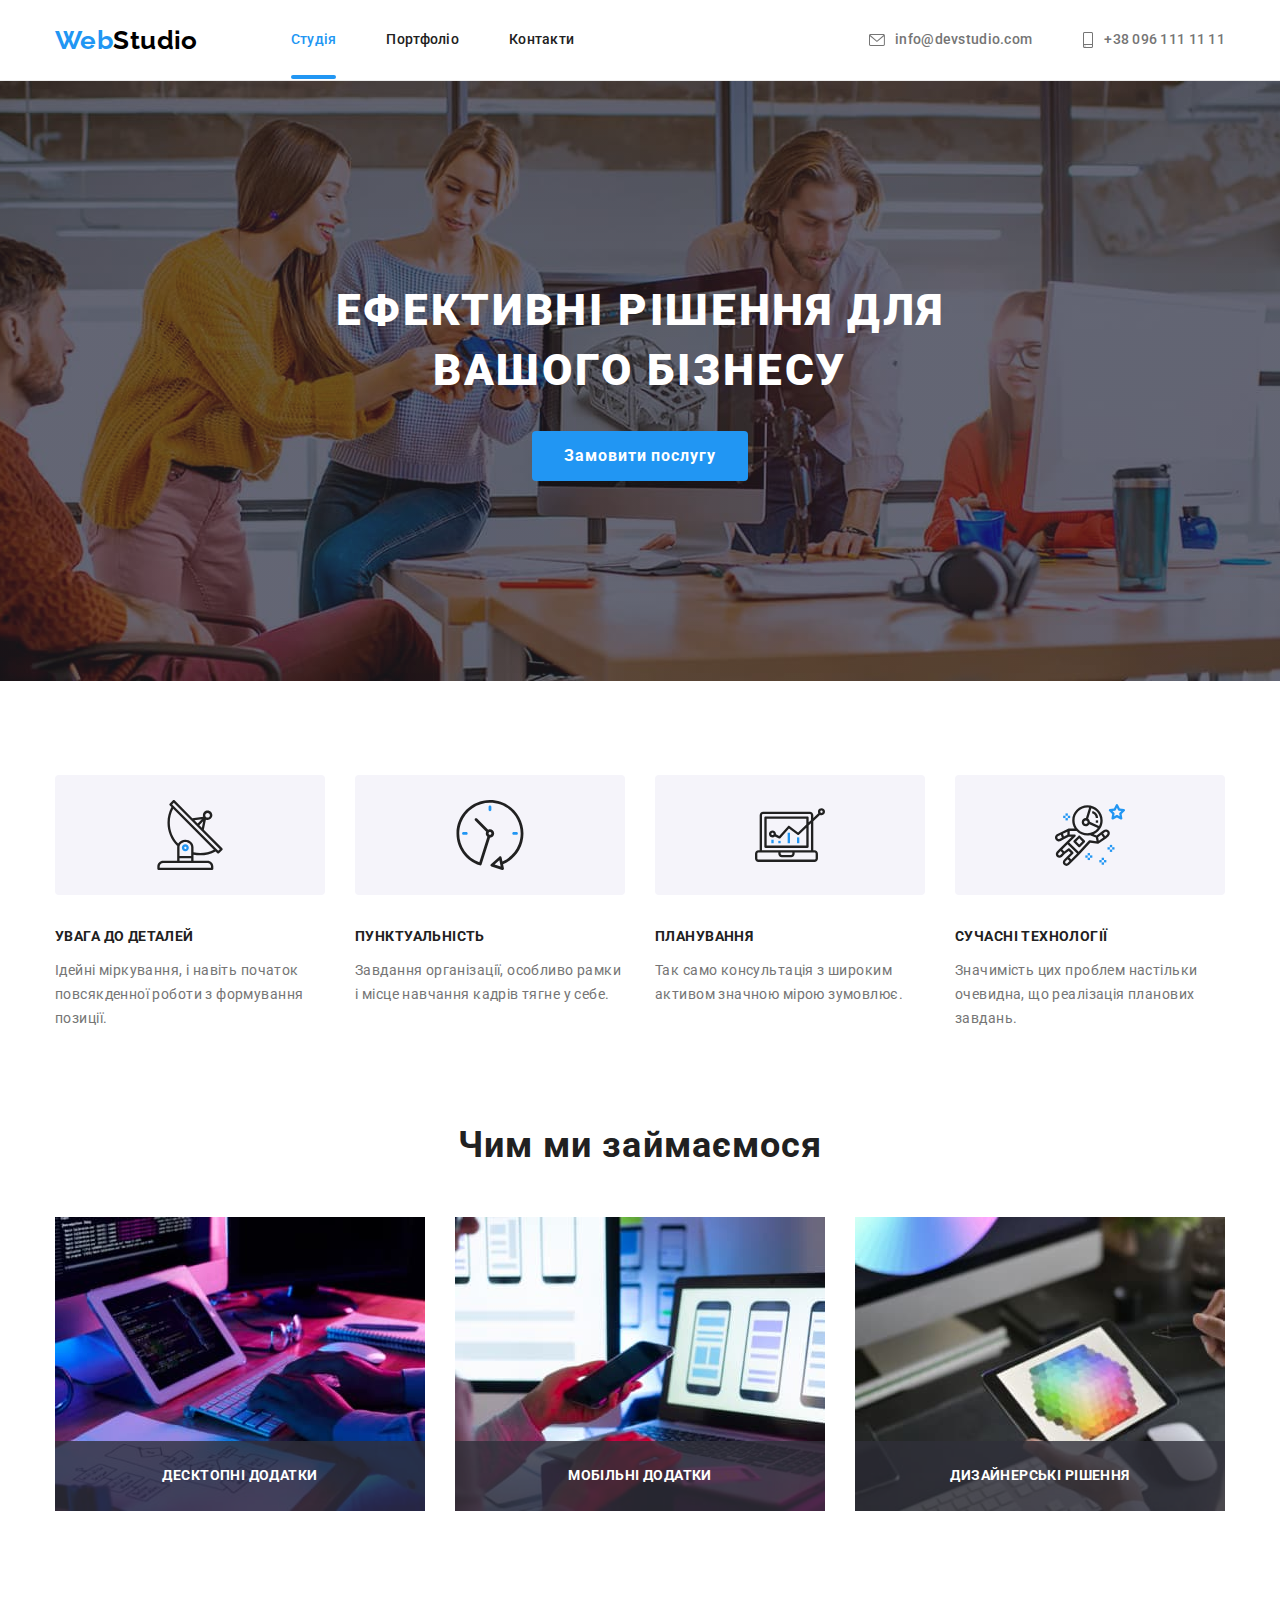
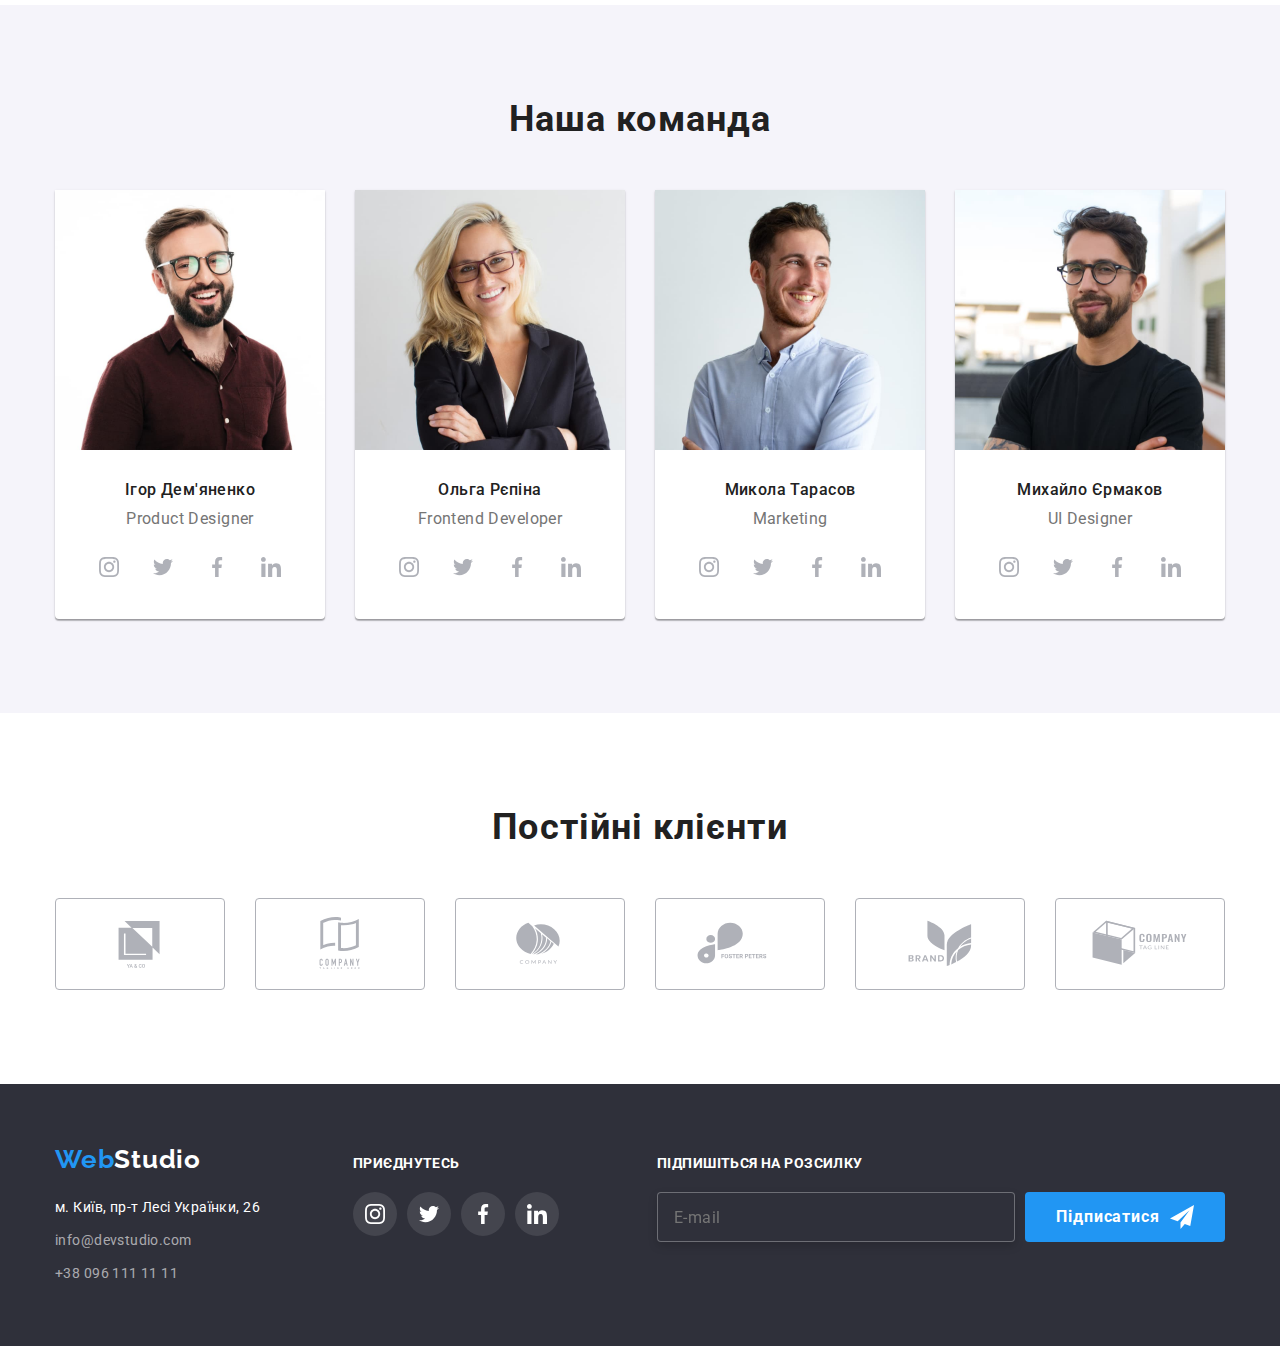
==== index.html @ f1248fc9 "omg" ====
<!DOCTYPE html>
<html lang="uk">
  <head>
    <meta charset="UTF-8" />
    <meta http-equiv="X-UA-Compatible" content="IE=edge" />
    <meta name="viewport" content="width=device-width, initial-scale=1.0" />
    <link rel="preconnect" href="https://fonts.googleapis.com" />
    <link rel="preconnect" href="https://fonts.gstatic.com" crossorigin />
    <link
      href="https://fonts.googleapis.com/css2?family=Raleway:wght@700&family=Roboto:wght@400;500;700;900&display=swap"
      rel="stylesheet"
    />
    <title>Web Studio</title>
    <link
      rel="stylesheet"
      href="https://cdnjs.cloudflare.com/ajax/libs/modern-normalize/1.1.0/modern-normalize.min.css"
    />
    <link
      rel="stylesheet"
      href="https://cdnjs.cloudflare.com/ajax/libs/animate.css/4.1.1/animate.min.css"
    />
    <link rel="stylesheet" href="https://unpkg.com/aos@next/dist/aos.css" />
    <link rel="stylesheet" href="./сss/styles.css" />
    <link rel="stylesheet" href="./сss/icon.css" />
  </head>
  <body>
    <!-- Heder -->
    <header class="header">
      <nav class="container header-container">
        <a lang="en" href="./index.html" class="logo"> <span class="logoweb">Web</span>Studio </a>
        <ul class="site-nav list">
          <li class="site-nav-link"><a href="./index.html" class="link curent">Студія </a></li>
          <li class="site-nav-link"><a href="./portfolio.html" class="link">Портфоліо </a></li>
          <li class="site-nav-link"><a href="Контакти" class="link">Контакти </a></li>
        </ul>
        <ul class="auth-nav list">
          <li class="nav-site icon-marg">
            <a href="mailto:info@devstudio.com" class="link-nav">
              <svg class="icon-nav">
                <use href="./images/symbol-defs.svg#icon-envelope"></use>
              </svg>
              info@devstudio.com
            </a>
          </li>
          <li class="nav-site">
            <a href="tel:+380961111111" class="link-nav">
              <svg class="icon-nav-list">
                <use href="./images/symbol-defs.svg#icon-smartphone"></use>
              </svg>
              +38 096 111 11 11
            </a>
          </li>
        </ul>
      </nav>
    </header>
    <main>
      <!-- Section 1 -->
      <section class="hero">
        <h1 class="hero-title">
          Ефективні рішення для<br />
          вашого бізнесу
        </h1>
        <!-- TO DO BUTTON -->
        <button type="button" class="button-hero button-portfolio" data-modal-open>
          Замовити послугу
        </button>
      </section>
      <!-- hiden after -->
      <section class="textclass section">
        <h2 class="visually-hidden">Особливості</h2>
        <div class="container">
          <ul class="textsextion">
            <li class="textbox">
              <div class="icon-list">
                <svg class="antena">
                  <use href="./images/symbol-defs.svg#icon-antenna-1"></use>
                </svg>
              </div>
              <h3 class="peculiarities">УВАГА ДО ДЕТАЛЕЙ</h3>
              <p class="peculiarities-list">
                Ідейні міркування, і навіть початок повсякденної роботи з формування позиції.
              </p>
            </li>
            <li class="textbox">
              <div class="icon-list">
                <svg width="70" height="70" class="antena">
                  <use href="./images/symbol-defs.svg#icon-clock-1"></use>
                </svg>
              </div>
              <h3 class="peculiarities">ПУНКТУАЛЬНІСТЬ</h3>
              <p class="peculiarities-list">
                Завдання організації, особливо рамки і місце навчання кадрів тягне у себе.
              </p>
            </li>
            <li class="textbox">
              <div class="icon-list">
                <svg width="70" height="70" class="antena">
                  <use href="./images/symbol-defs.svg#icon-diagram-1"></use>
                </svg>
              </div>
              <h3 class="peculiarities">ПЛАНУВАННЯ</h3>
              <p class="peculiarities-list">
                Так само консультація з широким активом значною мірою зумовлює.
              </p>
            </li>
            <li class="textbox">
              <div class="icon-list">
                <svg width="70" height="70" class="antena">
                  <use href="./images/symbol-defs.svg#icon-astronaut-1"></use>
                </svg>
              </div>
              <h3 class="peculiarities">СУЧАСНІ ТЕХНОЛОГІЇ</h3>
              <p class="peculiarities-list">
                Значимість цих проблем настільки очевидна, що реалізація планових завдань.
              </p>
            </li>
          </ul>
        </div>
      </section>
      <section class="section-list">
        <div class="container">
          <h2 class="section-tittle">Чим ми займаємося</h2>
          <ul class="boxcard">
            <li class="fotowork">
              <div class="box-thumb">
                <img src="./images/box1.jpg" alt="Проект з 0" width="370" />
                <p class="text-programe">Десктопні додатки</p>
              </div>
            </li>
            <li class="fotowork">
              <div class="box-thumb">
                <img src="./images/box2.jpg" alt="Теми на любий вибір" width="370" />
                <p class="text-programe">Мобільні додатки</p>
              </div>
            </li>
            <li class="fotowork">
              <div class="box-thumb">
                <img src="./images/box3.jpg" alt="Дизайн" width="370" />
                <p class="text-programe">Дизайнерські рішення</p>
              </div>
            </li>
          </ul>
        </div>
      </section>
      <!-- Comand -->
      <section class="section-team section">
        <div class="container">
          <h2 class="section-tittle pading-list">Наша команда</h2>
          <ul class="team-foto-link">
            <li class="team-workers">
              <img src="./images/teamcard1.jpg" alt="Дизайнер" width="270" height="260" />
              <div class="borderteam">
                <h3 class="team">Ігор Дем'яненко</h3>
                <p class="team-work">Product Designer</p>
                <ul class="list-comandos footer2">
                  <li>
                    <a href="https://www.instagram.com" class="link2">
                      <svg width="20" height="20" class="icon-footer2">
                        <use href="./images/symbol-defs.svg#icon-instagram-2"></use>
                      </svg>
                    </a>
                  </li>
                  <li>
                    <a href="https://twitter.com/" class="link2">
                      <svg width="20" height="20" class="icon-footer2">
                        <use href="./images/symbol-defs.svg#icon-twitter-1"></use>
                      </svg>
                    </a>
                  </li>
                  <li>
                    <a href="https://uk-ua.facebook.com/" class="link2">
                      <svg width="20" height="20" class="icon-footer2">
                        <use href="./images/symbol-defs.svg#icon-facebook-1"></use>
                      </svg>
                    </a>
                  </li>
                  <li>
                    <a href="https://ua.linkedin.com/" class="link2">
                      <svg width="20" height="20" class="icon-footer2">
                        <use href="./images/symbol-defs.svg#icon-linkedin-1"></use>
                      </svg>
                    </a>
                  </li>
                </ul>
              </div>
            </li>
            <li class="team-workers">
              <img src="./images/teamcard2.jpg" alt="Розробник" width="270" height="260" />
              <div class="borderteam">
                <h3 class="team">Ольга Рєпіна</h3>
                <p class="team-work">Frontend Developer</p>
                <ul class="list-comandos footer2">
                  <li>
                    <a href="https://www.instagram.com" class="link2">
                      <svg width="20" height="20" class="icon-footer2">
                        <use href="./images/symbol-defs.svg#icon-instagram-2"></use>
                      </svg>
                    </a>
                  </li>
                  <li>
                    <a href="https://twitter.com/" class="link2">
                      <svg width="20" height="20" class="icon-footer2">
                        <use href="./images/symbol-defs.svg#icon-twitter-1"></use>
                      </svg>
                    </a>
                  </li>
                  <li>
                    <a href="https://uk-ua.facebook.com/" class="link2">
                      <svg width="20" height="20" class="icon-footer2">
                        <use href="./images/symbol-defs.svg#icon-facebook-1"></use>
                      </svg>
                    </a>
                  </li>
                  <li>
                    <a href="https://ua.linkedin.com/" class="link2">
                      <svg width="20" height="20" class="icon-footer2">
                        <use href="./images/symbol-defs.svg#icon-linkedin-1"></use>
                      </svg>
                    </a>
                  </li>
                </ul>
              </div>
            </li>
            <li class="team-workers">
              <img src="./images/teamcard3.jpg" alt="Маркетинг" width="270" height="260" />
              <div class="borderteam">
                <h3 class="team">Микола Тарасов</h3>
                <p class="team-work">Marketing</p>
                <ul class="list-comandos footer2">
                  <li>
                    <a href="https://www.instagram.com" class="link2">
                      <svg width="20" height="20" class="icon-footer2">
                        <use href="./images/symbol-defs.svg#icon-instagram-2"></use>
                      </svg>
                    </a>
                  </li>
                  <li>
                    <a href="https://twitter.com/" class="link2">
                      <svg width="20" height="20" class="icon-footer2">
                        <use href="./images/symbol-defs.svg#icon-twitter-1"></use>
                      </svg>
                    </a>
                  </li>
                  <li>
                    <a href="https://uk-ua.facebook.com/" class="link2">
                      <svg width="20" height="20" class="icon-footer2">
                        <use href="./images/symbol-defs.svg#icon-facebook-1"></use>
                      </svg>
                    </a>
                  </li>
                  <li>
                    <a href="https://ua.linkedin.com/" class="link2">
                      <svg width="20" height="20" class="icon-footer2">
                        <use href="./images/symbol-defs.svg#icon-linkedin-1"></use>
                      </svg>
                    </a>
                  </li>
                </ul>
              </div>
            </li>
            <li class="team-workers">
              <img src="./images/teamcard4.jpg" alt="Дизайнер" width="270" height="260" />
              <div class="borderteam">
                <h3 class="team">Михайло Єрмаков</h3>
                <p class="team-work">UI Designer</p>

                <ul class="list-comandos footer2">
                  <li>
                    <a href="https://www.instagram.com" class="link2">
                      <svg width="20" height="20" class="icon-footer2">
                        <use href="./images/symbol-defs.svg#icon-instagram-2"></use>
                      </svg>
                    </a>
                  </li>
                  <li>
                    <a href="https://twitter.com/" class="link2">
                      <svg width="20" height="20" class="icon-footer2">
                        <use href="./images/symbol-defs.svg#icon-twitter-1"></use>
                      </svg>
                    </a>
                  </li>
                  <li>
                    <a href="https://uk-ua.facebook.com/" class="link2">
                      <svg width="20" height="20" class="icon-footer2">
                        <use href="./images/symbol-defs.svg#icon-facebook-1"></use>
                      </svg>
                    </a>
                  </li>
                  <li>
                    <a href="https://ua.linkedin.com/" class="link2">
                      <svg width="20" height="20" class="icon-footer2">
                        <use href="./images/symbol-defs.svg#icon-linkedin-1"></use>
                      </svg>
                    </a>
                  </li>
                </ul>
              </div>
            </li>
          </ul>
        </div>
      </section>
      <section class="section">
        <div class="container footer3">
          <h2 class="section-tittle pading-list">Постійні клієнти</h2>
          <ul class="list-social3">
            <li class="test1">
              <a href="./portfolio.html" class="link3">
                <svg width="160" height="60" class="icon-footer3">
                  <use href="./images/symbol-defs.svg#icon-Logo"></use>
                </svg>
              </a>
            </li>
            <li class="test1">
              <a href="./portfolio.html" class="link3">
                <svg width="160" height="60" class="icon-footer3">
                  <use href="./images/symbol-defs.svg#icon-Logo-1"></use>
                </svg>
              </a>
            </li>
            <li class="test1">
              <a href="./portfolio.html" class="link3">
                <svg width="160" height="60" class="icon-footer3">
                  <use href="./images/symbol-defs.svg#icon-Logo-2"></use>
                </svg>
              </a>
            </li>
            <li class="test1">
              <a href="./portfolio.html" class="link3">
                <svg width="160" height="60" class="icon-footer3">
                  <use href="./images/symbol-defs.svg#icon-Logo-3"></use>
                </svg>
              </a>
            </li>
            <li class="test1">
              <a href="./portfolio.html" class="link3">
                <svg width="160" height="60" class="icon-footer3">
                  <use href="./images/symbol-defs.svg#icon-Logo-4"></use>
                </svg>
              </a>
            </li>
            <li class="test1">
              <a href="./portfolio.html" class="link3">
                <svg width="160" height="60" class="icon-footer3">
                  <use href="./images/symbol-defs.svg#icon-Logo-5"></use>
                </svg>
              </a>
            </li>
          </ul>
        </div>
      </section>
    </main>
    <!-- adress -->
    <footer class="footerbg">
      <div class="container container-foter">
        <div class="adresscont">
          <div class="logoclas">
            <a lang="en" href="./index.html" class="logofot">
              <span class="logo-fotweb">Web</span>Studio</a
            >
          </div>
          <address>
            <div class="conteiner-fot">
              <ul class="footer-nav list">
                <li class="navadress">
                  <a
                    href="https://goo.gl/maps/pRwfF4WAniWBqefx9"
                    target="_blank"
                    rel="noreferrer nofollow noopener"
                    class="footer-link navigation"
                    >м. Київ, пр-т Лесі Українки, 26
                  </a>
                </li>
                <li class="navadress">
                  <a href="mailto:info@devstudio.com" class="footer-link">info@devstudio.com</a>
                </li>
                <li class="navadress">
                  <a href="tel:+380961111111" class="footer-link">+38 096 111 11 11</a>
                </li>
              </ul>
            </div>
          </address>
        </div>
        <div class="conect footer1">
          <p class="fottext">Приєднутесь</p>
          <ul class="list-social">
            <li>
              <a href="https://www.instagram.com" class="link1">
                <svg width="20" height="20" class="icon-footer1">
                  <use href="./images/symbol-defs.svg#icon-instagram-2"></use>
                </svg>
              </a>
            </li>
            <li>
              <a href="https://twitter.com/" class="link1">
                <svg width="20" height="20" class="icon-footer1">
                  <use href="./images/symbol-defs.svg#icon-twitter-1"></use>
                </svg>
              </a>
            </li>
            <li>
              <a href="https://uk-ua.facebook.com/" class="link1">
                <svg width="20" height="20" class="icon-footer1">
                  <use href="./images/symbol-defs.svg#icon-facebook-1"></use>
                </svg>
              </a>
            </li>
            <li>
              <a href="https://ua.linkedin.com/" class="link1">
                <svg width="20" height="20" class="icon-footer1">
                  <use href="./images/symbol-defs.svg#icon-linkedin-1"></use>
                </svg>
              </a>
            </li>
          </ul>
        </div>
        <div class="box-telegram">
          <p class="fottext">Підпишіться на розсилку</p>
          <form class="box-social">
            <label for="mail" class="footer-label"> </label>
            <input type="mail" name="mail" id="mail" placeholder="E-mail" class="footer-input" />

            <button type="submit" class="button-box">
              Підписатися

              <svg width="24" height="24" class="icon-telegram">
                <use href="./images/symbol-defs.svg#icon-icon-send"></use>
              </svg>
            </button>
          </form>
        </div>
      </div>
    </footer>
    <div class="backdrop is-hidden" data-modal>
      <div class="modal">
        <p class="modal-text">Залиште свої дані, ми вам передзвонимо</p>
        <button class="close-button" data-modal-close>
          <svg width="30" height="30" class="icon-close">
            <use href="./icomoon/symbol-defs.svg#icon-close"></use>
          </svg>
        </button>

        <form class="js-speaker-form">
          <div class="modal-transformation">
            <label for="name" class="primary-label">Ім'я</label>
            <div class="input-wrap">
              <svg width="18" height="18" class="icon-footer2">
                <use href="./images/symbol-defs.svg#icon-person-black-18dp-1"></use>
              </svg>
              <input type="text" name="name" id="name" required autofocus />
            </div>
          </div>
          <div class="modal-transformation">
            <label for="tel" class="primary-label">Телефон</label>
            <div class="input-wrap">
              <svg width="18" height="18" class="icon-footer2">
                <use href="./images/symbol-defs.svg#icon-phone-black-18dp-1"></use>
              </svg>
              <input type="tel" name="tel" id="tel" required />
            </div>
          </div>
          <div class="modal-transformation">
            <label for="email" class="primary-label">Пошта</label>
            <div class="input-wrap">
              <svg width="18" height="18" class="icon-footer2">
                <use href="./images/symbol-defs.svg#icon-email-black-18dp-1"></use>
              </svg>
              <input type="email" name="email" id="email" required />
            </div>
          </div>
          <div>
            <div class="modal-transformation">
              <label for="coment" class="primary-label"> Коментар </label>
              <textarea
                type="coment"
                name="coment"
                id="coment"
                rows="8"
                placeholder="Введіть текст"
              ></textarea>
            </div>
            <div>
              <label class="contract-text label">
                <input class="checkbox" type="checkbox" name="contract" value="contract" />
                <svg width="16" height="15" class="icon-contr">
                  <use href="./images/symbol-defs.svg#icon-icon-check-1"></use>
                </svg>
                <p class="contact-wrap">
                  Погоджуюся з розсилкою та приймаю
                  <a href="./index.html" class="contract-link">Умови договору</a>
                </p>
              </label>
            </div>
          </div>
          <div class="modal-submit">
            <button type="submit" class="button button-modal">Відправити</button>
          </div>
        </form>
      </div>
    </div>

    <script src="./js/modal.js"></script>
  </body>
</html>
---- сss/styles.css ----
:root {
  --primary-text-color: rgba(33, 33, 33, 1);
  --logo-link-color: rgba(33, 150, 243, 1);
  --logo-color: rgba(0, 0, 0, 1);
  --primary-background-color: rgba(255, 255, 255, 1);
  --secondary-text: rgba(117, 117, 117, 1);
  --third-text: rgba(255, 255, 255, 0.6);
  --hero-color: rgba(47, 48, 58, 1);
  --active-button: rgba(24, 140, 232, 1);
  --second-background: rgba(245, 244, 250, 1);
  --color-border-heade: rgba(236, 236, 236, 1);
  --border-porfolio: rgba(238, 238, 238, 1);
  --background-overlay: rgba(196, 196, 196, 1);
}

body {
  font-family: 'Roboto', sans-serif;
  font-size: 14px;
  line-height: 1.71;
  letter-spacing: 0.03em;
  color: var(--primary-text-color);
  background-color: var(--primary-background-color);
}
/* сховав точки */

*::before *::after {
  box-sizing: border-box;
}

ul {
  list-style: none;
}

.visually-hidden {
  position: absolute;
  white-space: nowrap;
  width: 1px;
  height: 1px;
  overflow: hidden;
  border: 0;
  padding: 0;
  clip: rect(0 0 0 0);
  clip-path: inset(50%);
  margin: -1px;
}
/* pading margim */
h1,
h2,
h3,
h4,
h5,
h6,
p,
ul {
  margin: 0;
}
ul {
  padding-left: 0;
}
/* LOGOGOGOGOGOGOG */

.logo {
  font-family: 'Raleway', sans-serif;
  font-weight: 700;
  font-size: 26px;
  line-height: 1.2;
  color: var(--logo-color);
  text-decoration: none;
}
.logoweb {
  color: var(--logo-link-color);
}

.logo:focus {
  color: var(--logo-link-color);
}
/* NAVIGATION */
/* Portfolio */

.icon-marg {
  margin-right: 50px;
}

/*  полоска */
.link {
  position: relative;
  padding: 32px 0;
}
.curent::after {
  content: '';
  position: absolute;
  display: block;
  width: 100%;
  height: 4px;
  bottom: 0;
  background-color: var(--logo-link-color);
  border-radius: 2px;
}
/* полоска */
.site-nav .link {
  font-weight: 500;
  font-size: 14px;
  line-height: 1.14;
  letter-spacing: 0.02em;
  color: var(--primary-text-color);
  text-decoration: none;
  transition-duration: 250ms;
  transition-timing-function: cubic-bezier(0.4, 0, 0.2, 1);
}

.site-nav .link:hover,
.site-nav .link:focus {
  color: var(--logo-link-color);
}
/* tel+adress */
.auth-nav .link-nav {
  font-weight: 500;
  font-size: 14px;
  line-height: 1.14;
  letter-spacing: 0.02em;
  color: var(--secondary-text);
  text-decoration: none;
}
.link-nav {
  display: block;
  padding-top: 30px;
  padding-bottom: 30px;
  transition-duration: 250ms;
  transition-timing-function: cubic-bezier(0.4, 0, 0.2, 1);
}
.link-nav:hover,
.link-nav:focus {
  color: var(--logo-link-color);
}
.site-nav .link.curent {
  color: var(--logo-link-color);
}
.button-portfolio {
  font-family: inherit;
  font-weight: 500;
  font-size: 16px;
  line-height: 1.6;
  letter-spacing: 0.03em;
  border-radius: 4px;
  color: var(--primary-text-color);
  border: none;
  padding: 6px 22px;
  cursor: pointer;
  transition: background-color 250ms cubic-bezier(0.4, 0, 0.2, 1),
    color 250ms cubic-bezier(0.4, 0, 0.2, 1), box-shadow 250ms cubic-bezier(0.4, 0, 0.2, 1);
}
.button-portfolio:hover,
.button-portfolio:focus {
  background-color: var(--logo-link-color);
  color: var(--primary-background-color);
  box-shadow: 0px 3px 1px rgba(0, 0, 0, 0.1), 0px 1px 2px rgba(0, 0, 0, 0.08),
    0px 2px 2px rgba(0, 0, 0, 0.12);
}
.link-filter {
  text-decoration: none;
}
.filter {
  font-size: 18px;
  line-height: 2;
  letter-spacing: 0.06em;
  color: var(--primary-text-color);
  text-decoration: none;
  margin-bottom: 4px;
}
.filter-foto {
  font-size: 16px;
  line-height: 1.8;
  letter-spacing: 0.03em;
  color: var(--secondary-text);
  text-decoration: none;
}
/* footer */
.logofot {
  font-family: 'Raleway';
  font-style: normal;
  font-weight: 700;
  font-size: 26px;
  line-height: 1.2;
  letter-spacing: 0.03em;
  color: var(--primary-background-color);
  text-decoration: none;
}
.logo-fotweb {
  color: var(--logo-link-color);
}
/* adress */

.footer-nav .footer-link:hover,
.footer-nav .footer-link:focus {
  color: var(--logo-link-color);
}
.footer-nav :not(:first-child) {
  margin-top: 9px;
}
.footer-link {
  font-size: 14px;
  line-height: 1.7;
  letter-spacing: 0.03em;
  text-decoration: none;
  color: var(--third-text);
  transition-duration: 250ms;
  transition-timing-function: cubic-bezier(0.4, 0, 0.2, 1);
}
.navigation {
  color: var(--primary-background-color);
}

/* hero section */
.hero {
  background-image: linear-gradient(rgba(47, 48, 58, 0.4), rgba(47, 48, 58, 0.4)),
    url(../images/Img.jpg);
  max-width: 1600px;
  min-height: 600px;
  background-repeat: no-repeat;
  background-color: var(--background-overlay);
  background-size: cover;
  background-position: center;
  margin: 0 auto;
  text-align: center;
  padding-top: 200px;
  padding-bottom: 200px;
}
.hero-title {
  font-weight: 900;
  font-size: 44px;
  line-height: 1.36;
  letter-spacing: 0.06em;
  text-transform: uppercase;
  color: var(--primary-background-color);
}
.button-hero {
  font-family: inherit;
  font-weight: 700;
  font-size: 16px;
  line-height: 1.87;
  letter-spacing: 0.06em;
  color: var(--primary-background-color);
  background-color: var(--logo-link-color);
  cursor: pointer;
  border-radius: 4px;
  margin-top: 30px;
  padding: 10px 32px;
  transition: background-color 250ms cubic-bezier(0.4, 0, 0.2, 1),
    color 250ms cubic-bezier(0.4, 0, 0.2, 1), box-shadow 250ms cubic-bezier(0.4, 0, 0.2, 1);
}
.button-hero:hover,
.button-hero:focus {
  color: var(--primary-background-color);
  background-color: var(--active-button);
  box-shadow: 0px 4px 4px rgba(0, 0, 0, 0.15);
}
/* пер(peculiarities)-особливості  */
/* section 2  */

.textsextion {
  display: flex;
  gap: 30px;
}
.textbox .peculiarities :not(:first-child) {
  margin-left: 30px;
}
.peculiarities {
  font-size: 14px;
  line-height: 1.7;
  letter-spacing: 0.03em;
  text-transform: uppercase;
  margin-top: 30px;
}
.peculiarities-list {
  color: var(--secondary-text);
  margin-top: 10px;
}
/* section 3  */
.boxcard {
  display: flex;
  margin-top: 50px;
  gap: 30px;
}
.fotowork {
  width: calc((100% - 60px) / 3);
  display: flex;
  font-weight: 700;
  font-size: 14px;
  line-height: 1.14;
  text-align: center;
  text-transform: uppercase;
  color: var(--primary-background-color);
}
.section-list {
  padding-bottom: 94px;
}

.section-tittle {
  font-weight: 700;
  font-size: 36px;
  line-height: 1.16;
  letter-spacing: 0.03em;
  text-align: center;
  color: var(--primary-text-color);
}
/* section team */

.section-team {
  background-color: var(--second-background);
}
.team-foto-link {
  display: flex;
  margin-top: 50px;
}
.team-workers {
  width: calc((100% - 90px) / 4);
  background-color: var(--primary-background-color);
}
.borderteam {
  padding-top: 30px;
  padding-bottom: 30px;
}

.team-workers:not(:first-child) {
  margin-left: 30px;
}
.team-work {
  margin-top: 10px;
  margin-bottom: 16px;
  text-align: center;
  font-size: 16px;
  line-height: 1.2;
  color: var(--secondary-text);
}

.team {
  font-weight: 500;
  font-size: 16px;
  line-height: 1.2;
  color: var(--primary-text-color);
  text-align: center;
}

/* /* cursor зі значенням pointer. */
/* cursor: pointer; */
/*  */
address {
  font-style: normal;
}
.container {
  width: 1200px;
  padding-left: 15px;
  padding-right: 15px;
  margin-left: auto;
  margin-right: auto;
}
.header-container {
  display: flex;
}
.site-nav {
  display: flex;
  align-items: center;
}
.auth-nav {
  display: flex;
  align-items: center;
  margin-left: auto;
}
.logo {
  margin-left: 0;
  padding-top: 25px;
  padding-bottom: 24px;
}
.site-nav {
  margin-left: 93px;
}
.site-nav-link:not(:first-child) {
  margin-left: 50px;
}

.footerbg {
  padding-top: 60px;
  padding-bottom: 60px;
  background-color: var(--hero-color);
}

.team-workers {
  box-shadow: 0px 1px 3px rgba(0, 0, 0, 0.12), 0px 1px 1px rgba(0, 0, 0, 0.14),
    0px 2px 1px rgba(0, 0, 0, 0.2);
  border-radius: 0px 0px 4px 4px;
}
/* portfolio */
.button {
  display: flex;
  justify-content: center;
}
.button :not(:last-child) {
  margin-right: 9px;
}

.header {
  border-bottom: 1px solid var(--color-border-heade);
}
.section {
  padding-top: 94px;
  padding-bottom: 94px;
}
.foto-link {
  display: flex;
  flex-wrap: wrap;
  margin-top: 50px;
  gap: 30px;
}

.flex-elements {
  background-color: var(--primary-background-color);
}
.link-filter {
  display: block;
}
.link-filter:hover,
.link-filter:focus {
  box-shadow: 0px 1px 1px rgba(0, 0, 0, 0.12), 0px 4px 4px rgba(0, 0, 0, 0.06),
    1px 4px 6px rgba(0, 0, 0, 0.16);
}
.logoclas {
  margin-bottom: 20px;
}
.foterclass :not(:first-child) {
  margin-top: 9px;
}
.border-foto {
  border-bottom-width: 1px;
  border-bottom-style: solid;
  border-left-width: 1px;
  border-left-style: solid;
  border-right-width: 1px;
  border-right-style: solid;
  border-color: var(--border-porfolio);
  padding-top: 20px;
  padding-bottom: 20px;
  padding-left: 24px;
  padding-right: 24px;
}
.border-foto {
  display: block;
}
img {
  display: block;
  height: auto;
  max-width: 100%;
}
/* /testststststststs */
.footerbg {
  display: flex;
  align-items: baseline;
}
---- сss/icon.css ----
:root {
  --hover-icon: rgba(117, 117, 117, 1);
  --primary-text-color: rgba(33, 33, 33, 1);
  --logo-link-color: rgba(33, 150, 243, 1);
  --logo-color: rgba(0, 0, 0, 1);
  --primary-background-color: rgba(255, 255, 255, 1);
  --secondary-text: rgba(117, 117, 117, 1);
  --third-text: rgba(255, 255, 255, 0.6);
  --hero-color: rgba(47, 48, 58, 1);
  --active-button: rgba(24, 140, 232, 1);
  --second-background: rgba(245, 244, 250, 1);
  --color-border-heade: rgba(236, 236, 236, 1);
  --border-porfolio: rgba(238, 238, 238, 1);
  --color-mini-iconrgbargba: rgba(175, 177, 184, 1);
  --background-overlay: rgba(196, 196, 196, 1);
  --portfolio-hover: rgba(33, 150, 243, 0.9);
  --border-modal-: rgba(33, 33, 33, 0.2);
}

.icon-nav {
  display: block;
  height: 20px;
  width: 16px;
  margin-right: 10px;
  fill: var(--hover-icon);
}
.icon-nav-list {
  display: block;
  height: 16px;
  width: 12px;
  margin-right: 10px;
  fill: var(--hover-icon);
}

.link-nav {
  display: flex;
  align-items: center;
  transition-duration: 250ms;
  transition-timing-function: cubic-bezier(0.4, 0, 0.2, 1);
}
.link-nav:hover svg,
.link-nav:focus svg {
  fill: var(--logo-link-color);
}

.icon-list {
  display: flex;
  align-items: center;
  justify-content: center;
  width: 270px;
  height: 120px;
  background-color: #f5f4fa;
  border-radius: 4px;
}
.antena {
  width: 70px;
  height: 70px;
}
.pading-list {
  margin-bottom: 50px;
}

.fottext {
  color: var(--primary-background-color);
  font-weight: 700;
  font-size: 14px;
  line-height: 1.14;
  letter-spacing: 0.03em;
  text-transform: uppercase;
}

.container-foter {
  display: flex;
  align-items: baseline;
}

.conect {
  margin-left: 93px;
}
.container .list-social {
  display: flex;
  align-items: baseline;
  gap: 10px;
  margin-top: 20px;
}
.footer1 .link1 {
  width: 44px;
  height: 44px;
  display: flex;
  border-radius: 50px;
  justify-content: center;
  align-items: center;
  background-color: rgba(255, 255, 255, 0.1);
  fill: var(--primary-background-color);
  transition-duration: 250ms;
  transition-timing-function: cubic-bezier(0.4, 0, 0.2, 1);
}
.footer1 .link1:hover,
.footer1 .link1:focus {
  background-color: var(--logo-link-color);
  fill: var(--primary-background-color);
}
.footer2 .link2 {
  width: 44px;
  height: 44px;
  display: flex;
  border-radius: 50px;
  justify-content: center;
  align-items: center;
  background-color: var(--primary-background-color);
  fill: var(--color-mini-iconrgbargba);
  transition-duration: 250ms;
  transition-timing-function: cubic-bezier(0.4, 0, 0.2, 1);
}
.footer2 .link2:hover,
.footer2 .link2:focus {
  background-color: var(--logo-link-color);
  fill: var(--primary-background-color);
}
.footer2 {
  display: flex;
  justify-content: center;
  gap: 10px;
}
.list-comandos {
  display: flex;
}

.footer3 .link3 {
  width: 170px;
  height: 92px;
  display: flex;
  justify-content: center;
  align-items: center;
  border: 1px solid rgba(175, 177, 184, 1);
  background-color: var(--primary-background-color);
  fill: var(--color-mini-iconrgbargba);
  gap: 30px;
  border-radius: 4px;
  transition-duration: 250ms;
  transition-timing-function: cubic-bezier(0.4, 0, 0.2, 1);
}
.footer3 .link3:hover,
.footer3 .link3:focus {
  fill: rgba(33, 150, 243, 1);
  background-color: var(--primary-background-color);
  border: 1px solid var(--logo-link-color);
}
.list-social3 {
  display: flex;
  gap: 30px;
}
/*  5 дз */
/*  !!!!!!!!!!!!!!!!!!!!!!!!!!!!!*/
/* .box-thumb:hover::before {
  opacity: 1;
} */
.box-thumb {
  position: relative;
}
.text-programe {
  width: 100%;
  height: 70px;
  position: absolute;
  display: flex;
  justify-content: center;
  align-items: center;
  background-color: rgba(47, 48, 58, 0.8);
  left: 0;
  bottom: 0;
}
/* !!!!!!!!!!!!!!!!!!!!!!!!!!!! */
/* PORTFOLIO */
.animation-portfolio {
  position: relative;
  overflow: hidden;
}

.portfolio-text {
  display: block;
  position: absolute;
  width: 100%;
  height: 100%;
  padding: 63px 24px;
  top: 0;
  left: 0;
  font-size: 18px;
  line-height: 1.4;
  letter-spacing: 0.03em;
  color: var(--primary-background-color);
  transform: translateY(100%);
  transition-duration: 250ms;
  transition-timing-function: cubic-bezier(0.4, 0, 0.2, 1);
}

.flex-elements:hover .portfolio-text {
  transform: translateY(0);
  background-color: var(--portfolio-hover);
}
/* PORTFOLIO */
/* modal+backdrop */
.backdrop {
  position: fixed;
  top: 0;
  left: 0;
  width: 100%;
  height: 100vh;
  background: rgba(0, 0, 0, 0.2);
  opacity: 1;
  transition: 250ms cubic-bezier(0.4, 0, 0.2, 1);
}
.modal {
  flex-direction: column;
  width: 521px;
  height: 581px;
  position: absolute;
  top: 50%;
  left: 50%;
  background-color: var(--primary-background-color);
  box-shadow: 0px 1px 3px rgba(0, 0, 0, 0.12), 0px 1px 1px rgba(0, 0, 0, 0.14),
    0px 2px 1px rgba(0, 0, 0, 0.2);
  border-radius: 4px;
  transform: translate(-50%, -50%) scale(1);
  transition: transform 250ms cubic-bezier(0.4, 0, 0.2, 1);
}
.is-hidden {
  opacity: 0;
  visibility: hidden;
  pointer-events: none;
}
.backdrop .is-hidden .modal {
  transform: translate(-50%, -50%) scale(0.7);
}
.close-button {
  display: flex;
  justify-content: center;
  align-items: center;
  position: absolute;
  width: 30px;
  height: 30px;
  right: 8px;
  top: 8px;
  border-radius: 50px;
  cursor: pointer;
  border: 1px solid rgba(0, 0, 0, 0.1);
}
/* icon button */
.icon-close {
  position: absolute;
  border-radius: 50px;
  border: 1px solid rgba(0, 0, 0, 0.1);
  background-color: var(--primary-background-color);
}
.close-button:hover,
.close-button:focus {
  fill: var(--logo-link-color);
}

/* Adds animation when hovering. */
.box-telegram {
  margin-left: auto;
}
.footer-input {
  width: 358px;
  height: 50px;
  padding-left: 16px;
  border: 1px solid rgba(255, 255, 255, 0.3);
  filter: drop-shadow(0px 4px 4px rgba(0, 0, 0, 0.15));
  border-radius: 4px;
  background-color: var(--hero-color);
  font-size: 16px;
  line-height: 1.25;
  color: rgba(255, 255, 255, 0.6);
  display: flex;
  align-items: center;
  letter-spacing: 0.03em;
}

.box-social {
  display: flex;
  margin-top: 20px;
}
.button-box > .icon-telegram {
  margin-left: 10px;
}
.button-box {
  width: 200px;
  display: flex;
  align-items: center;
  justify-content: center;
  margin-left: 10px;
  font-family: inherit;
  font-weight: 700;
  font-size: 16px;
  line-height: 1.87;
  letter-spacing: 0.06em;
  color: var(--primary-background-color);
  background-color: var(--logo-link-color);
  cursor: pointer;
  border: none;
  border-radius: 4px;
  transition: background-color 250ms cubic-bezier(0.4, 0, 0.2, 1),
    color 250ms cubic-bezier(0.4, 0, 0.2, 1), box-shadow 250ms cubic-bezier(0.4, 0, 0.2, 1);
}
.button-box:hover,
.button-box:focus {
  color: var(--primary-background-color);
  background-color: var(--active-button);
  box-shadow: 0px 4px 4px rgba(0, 0, 0, 0.15);
}

.button-moadal {
  font-family: inherit;
  font-weight: 700;
  font-size: 16px;
  line-height: 1.87;
  letter-spacing: 0.06em;
  color: var(--primary-background-color);
  background-color: var(--logo-link-color);
  cursor: pointer;
  border-radius: 4px;
  padding: 10px 32px;
  transition: background-color 250ms cubic-bezier(0.4, 0, 0.2, 1),
    color 250ms cubic-bezier(0.4, 0, 0.2, 1), box-shadow 250ms cubic-bezier(0.4, 0, 0.2, 1);
}
.button-modal:hover,
.button-modal:focus {
  color: var(--primary-background-color);
  background-color: var(--active-button);
  box-shadow: 0px 4px 4px rgba(0, 0, 0, 0.15);
}

.button-moadal {
  font-family: inherit;
  font-weight: 700;
  font-size: 16px;
  line-height: 1.87;
  letter-spacing: 0.06em;
  color: var(--primary-background-color);
  background-color: var(--logo-link-color);
  cursor: pointer;
  border-radius: 4px;
  padding: 10px 32px;
  transition: background-color 250ms cubic-bezier(0.4, 0, 0.2, 1),
    color 250ms cubic-bezier(0.4, 0, 0.2, 1), box-shadow 250ms cubic-bezier(0.4, 0, 0.2, 1);
}
.button-modal:hover,
.button-modal:focus {
  color: var(--primary-background-color);
  background-color: var(--active-button);
  box-shadow: 0px 4px 4px rgba(0, 0, 0, 0.15);
}

.modal-text {
  font-style: normal;
  font-weight: 700;
  font-size: 20px;
  line-height: 1.15;
  text-align: center;
  letter-spacing: 0.03em;
  margin-bottom: 2px;
}
.button-modal {
  font-weight: 700;
  font-size: 16px;
  line-height: 1.87;
  letter-spacing: 0.06em;
  color: var(--primary-background-color);
  background-color: var(--logo-link-color);
  cursor: pointer;
  border: none;
  border-radius: 4px;
  padding: 10px 52px;
  margin-top: 30px;
  transition: background-color 250ms cubic-bezier(0.4, 0, 0.2, 1),
    color 250ms cubic-bezier(0.4, 0, 0.2, 1), box-shadow 250ms cubic-bezier(0.4, 0, 0.2, 1);
}
.button-modal:hover,
.button-modal:focus {
  color: var(--primary-background-color);
  background-color: var(--active-button);
  box-shadow: 0px 4px 4px rgba(0, 0, 0, 0.15);
}
.modal {
  padding: 40px 40px;
}
.contract-text {
  color: var(--secondary-text);
  border-radius: 4px;
  transition: border 2500ms cubic-bezier(0.4, 0, 0.2, 1);
  margin-top: 20px;
}

.contract-link {
  color: var(--logo-link-color);
  text-decoration: none;
  text-decoration-line: underline;
}
.modal-transformation {
  display: flex;
  flex-direction: column;
  margin-top: 10px;
}
.input-wrap {
  position: relative;
}
.modal-transformation svg {
  position: absolute;
  top: 50%;
  left: 12px;
  transform: translatey(-50%);
}
textarea::placeholder {
  color: rgba(117, 117, 117, 0.5);
  font-style: normal;
  font-weight: 400;
  font-size: 12px;
  line-height: 1.15;
  letter-spacing: 0.01em;
}
textarea {
  resize: none;
  border: 1px solid var(--border-modal-);
  border-radius: 4px;
  padding: 0;
  padding-left: 16px;
  padding-top: 12px;
  outline: none;
  transition: border 250ms cubic-bezier(0.4, 0, 0.2, 1);
  font-style: normal;
  font-weight: 400;
  font-size: 12px;
  line-height: 1.15;
  letter-spacing: 0.01em;
}

.modal-transformation input {
  width: 100%;
  height: 40px;
  padding-left: 42px;
  border-radius: 4px;
  border: 1px solid var(--border-modal-);
  outline: none;
  transition: border 250ms cubic-bezier(0.4, 0, 0.2, 1);
}

.modal-transformation > .primary-label {
  display: flex;
  flex-direction: column;
  font-weight: 400;
  font-size: 12px;
  line-height: 1.14;
  letter-spacing: 0.01em;
  color: var(--secondary-text);
  margin-bottom: 4px;
}
.modal-submit {
  display: flex;
  justify-content: center;
}
.modal-transformation svg {
  transition: fill 250ms cubic-bezier(0.4, 0, 0.2, 1);
}
.modal-transformation:focus-within svg {
  fill: var(--logo-link-color);
}
.modal-transformation:focus-within textarea {
  border: 1px solid var(--logo-link-color);
}
.modal-transformation:focus-within input {
  border: 1px solid var(--logo-link-color);
}

.label {
  display: flex;
  align-items: center;
  justify-content: center;
}
.checkbox {
  position: absolute;
  width: 1px;
  height: 1px;
  overflow: hidden;
  border: 0;
  padding: 0;
  clip: rect(0 0 0 0);
  margin: -1px;
}
.checkbox:checked + .icon-contr {
  background-color: var(--logo-link-color);
  background-size: contain;
  background-origin: content-box;
  border-color: var(--logo-link-color);
}

.icon-contr {
  display: inline-block;
  border: 2px solid var(--primary-text-color);
  border-radius: 2px;
  margin-right: 10px;
}
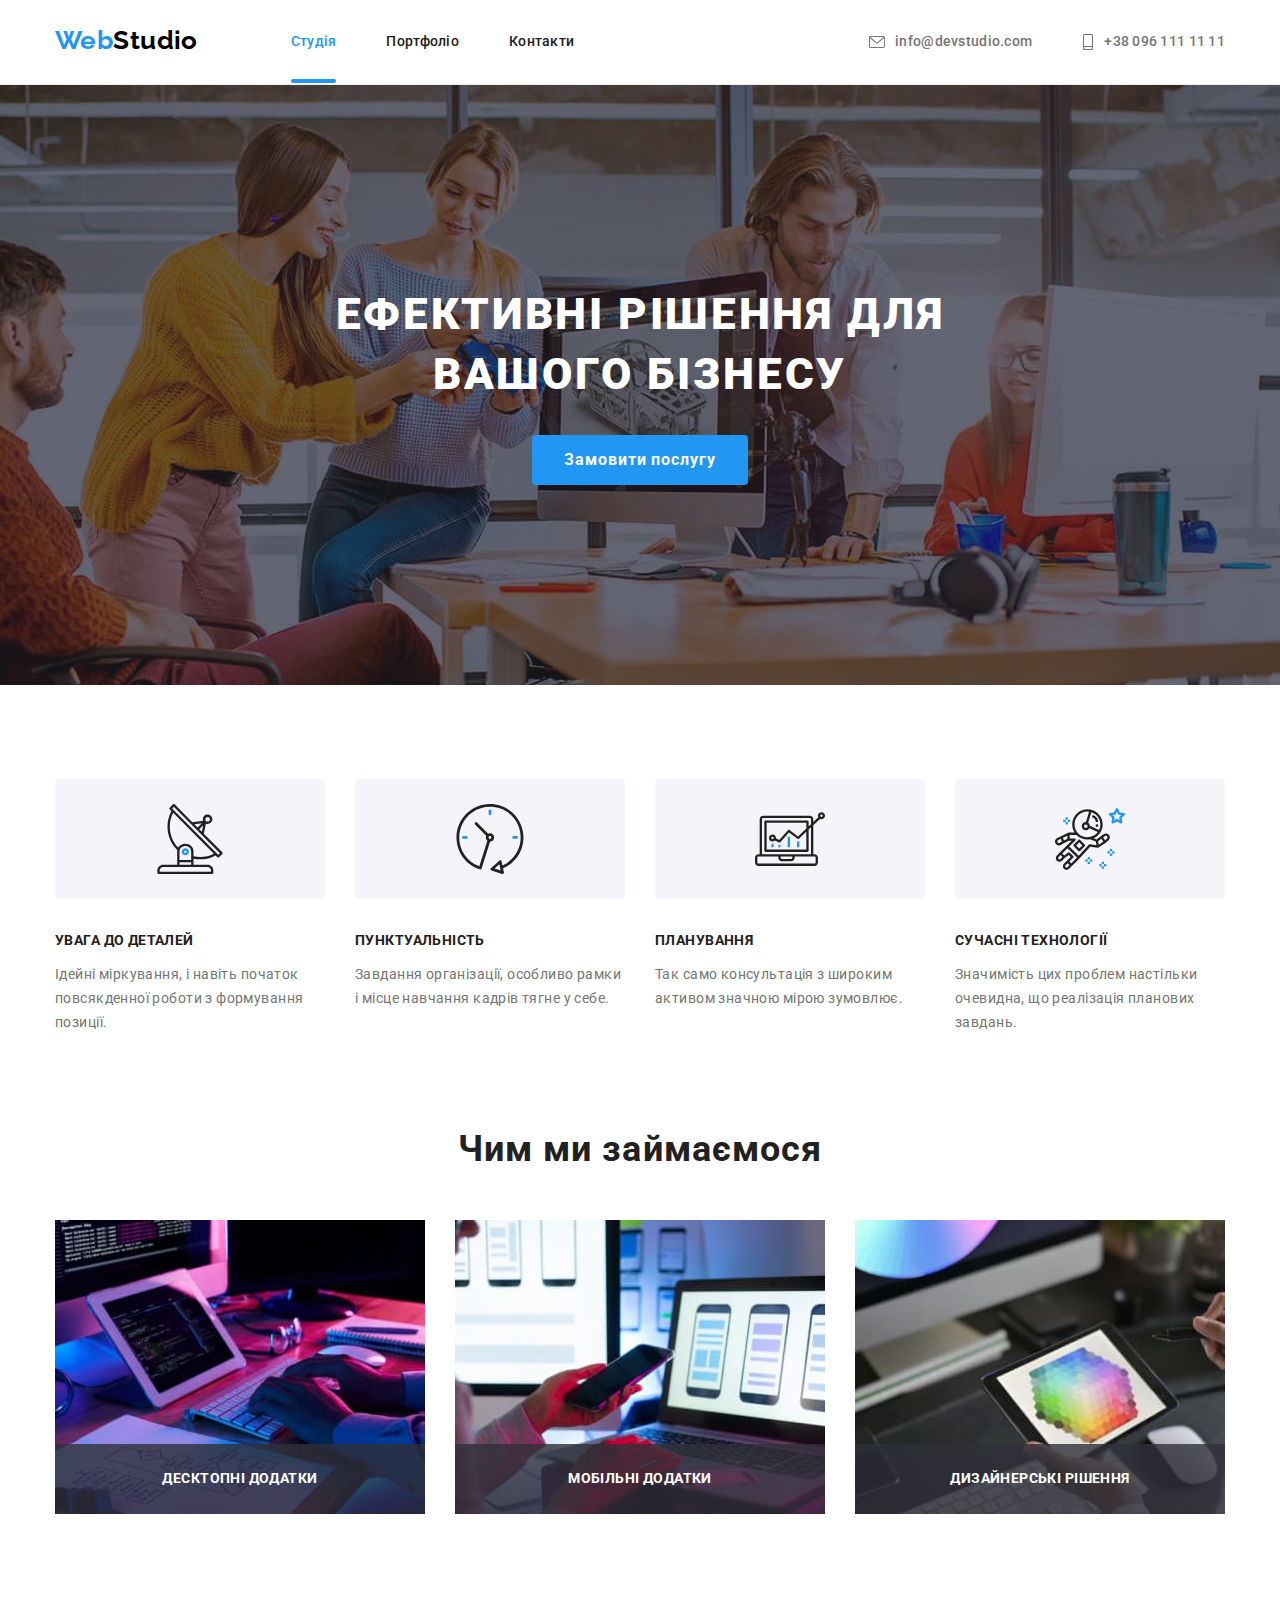
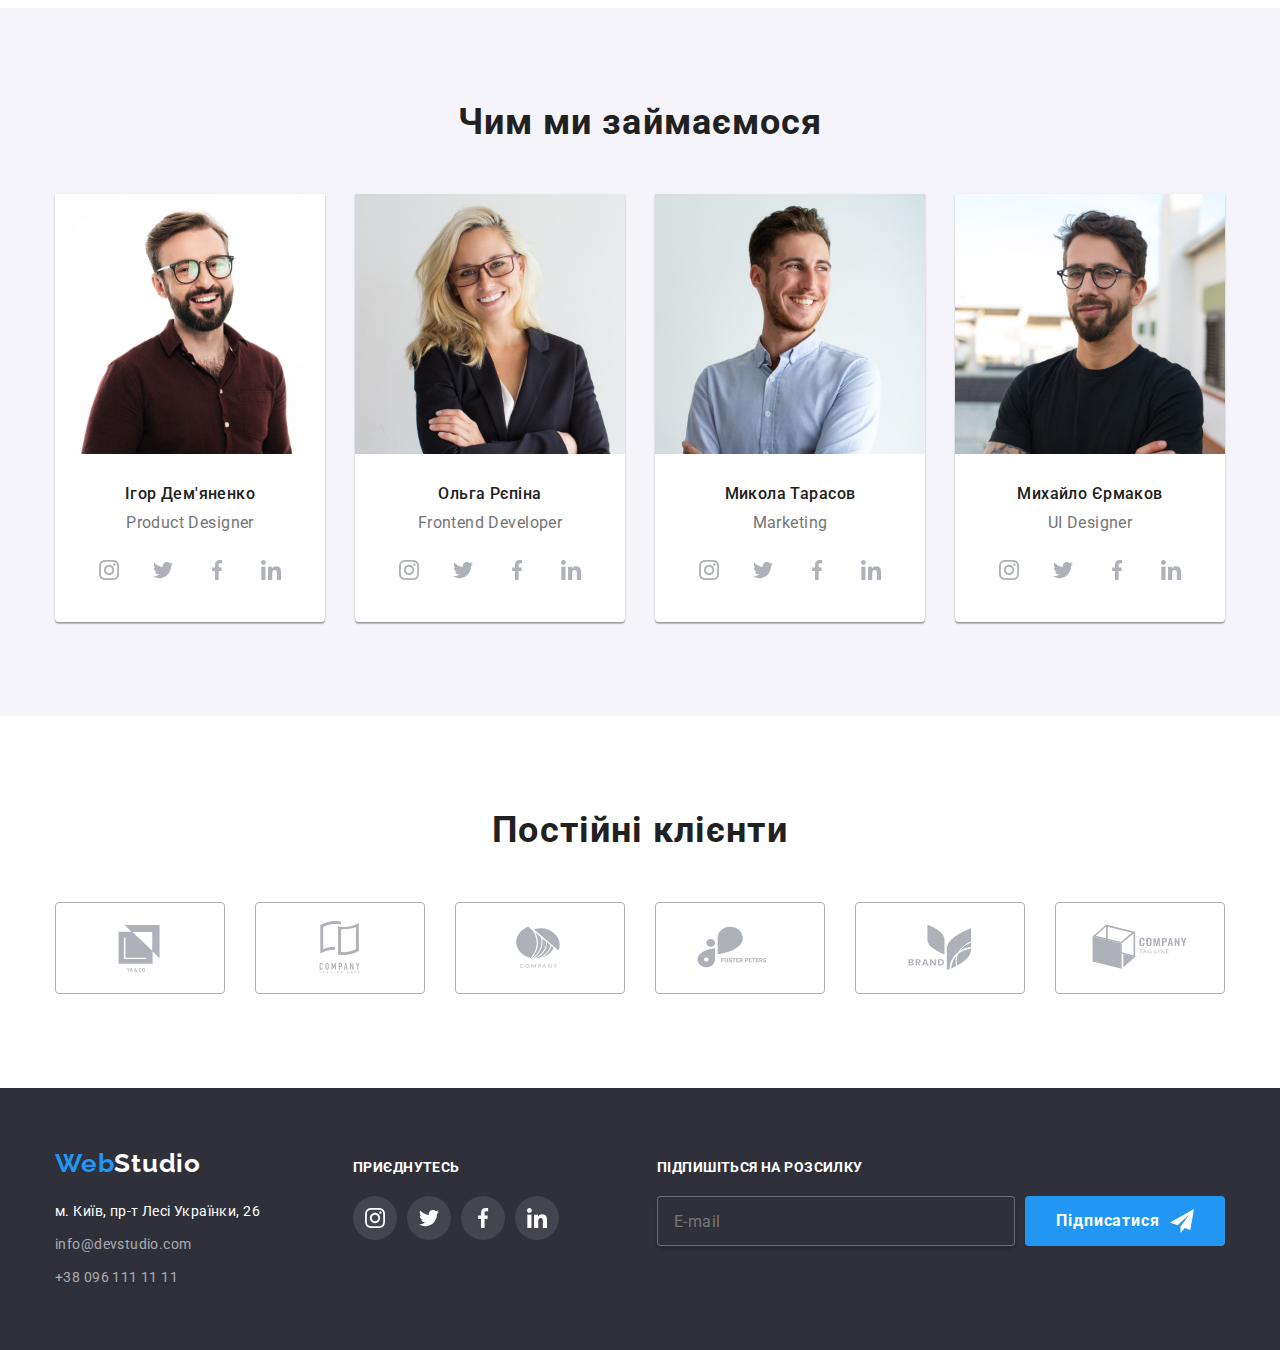
==== commit 54e37d5a: "home work" ====
--- a/index.html
+++ b/index.html
@@ -20,31 +20,39 @@
       href="https://cdnjs.cloudflare.com/ajax/libs/animate.css/4.1.1/animate.min.css"
     />
     <link rel="stylesheet" href="https://unpkg.com/aos@next/dist/aos.css" />
+    <link rel="stylesheet" href="./css/main.min.css" />
     <link rel="stylesheet" href="./сss/styles.css" />
-    <link rel="stylesheet" href="./сss/icon.css" />
   </head>
   <body>
     <!-- Heder -->
     <header class="header">
-      <nav class="container header-container">
-        <a lang="en" href="./index.html" class="logo"> <span class="logoweb">Web</span>Studio </a>
-        <ul class="site-nav list">
-          <li class="site-nav-link"><a href="./index.html" class="link curent">Студія </a></li>
-          <li class="site-nav-link"><a href="./portfolio.html" class="link">Портфоліо </a></li>
-          <li class="site-nav-link"><a href="Контакти" class="link">Контакти </a></li>
+      <nav class="container header__container">
+        <a lang="en" href="./index.html" class="header__logo">
+          <span class="header__logoweb">Web</span>Studio
+        </a>
+        <ul class="navigation list">
+          <li class="navigation__item">
+            <a href="./index.html" class="navigation__link curent">Студія </a>
+          </li>
+          <li class="navigation__item">
+            <a href="./portfolio.html" class="navigation__link">Портфоліо </a>
+          </li>
+          <li class="navigation__item">
+            <a href="Контакти" class="navigation__link">Контакти </a>
+          </li>
         </ul>
-        <ul class="auth-nav list">
-          <li class="nav-site icon-marg">
-            <a href="mailto:info@devstudio.com" class="link-nav">
-              <svg class="icon-nav">
+        <ul class="ligament list">
+          <li class="ligament__item ligament__item--marg">
+            <a href="mailto:info@devstudio.com" class="ligament__link">
+              <svg class="ligament__icon">
                 <use href="./images/symbol-defs.svg#icon-envelope"></use>
               </svg>
               info@devstudio.com
             </a>
           </li>
-          <li class="nav-site">
-            <a href="tel:+380961111111" class="link-nav">
-              <svg class="icon-nav-list">
+          <li class="ligament__item">
+            <a href="tel:+380961111111" class="ligament__link">
+              <svg class="ligament__icon--smartfone">
                 <use href="./images/symbol-defs.svg#icon-smartphone"></use>
               </svg>
               +38 096 111 11 11
@@ -56,127 +64,127 @@
     <main>
       <!-- Section 1 -->
       <section class="hero">
-        <h1 class="hero-title">
+        <h1 class="hero__title">
           Ефективні рішення для<br />
           вашого бізнесу
         </h1>
         <!-- TO DO BUTTON -->
-        <button type="button" class="button-hero button-portfolio" data-modal-open>
+        <button type="button" class="hero__button hero__button--additionally" data-modal-open>
           Замовити послугу
         </button>
       </section>
       <!-- hiden after -->
-      <section class="textclass section">
+      <section class="benefits benefits__section">
         <h2 class="visually-hidden">Особливості</h2>
-        <div class="container">
-          <ul class="textsextion">
-            <li class="textbox">
-              <div class="icon-list">
-                <svg class="antena">
+        <div class="benefits__container container">
+          <ul class="benefits__list">
+            <li class="benefist__item">
+              <div class="peculiarities">
+                <svg class="peculiarities__icon">
                   <use href="./images/symbol-defs.svg#icon-antenna-1"></use>
                 </svg>
               </div>
-              <h3 class="peculiarities">УВАГА ДО ДЕТАЛЕЙ</h3>
-              <p class="peculiarities-list">
+              <h3 class="peculiarities__header">УВАГА ДО ДЕТАЛЕЙ</h3>
+              <p class="peculiarities__text">
                 Ідейні міркування, і навіть початок повсякденної роботи з формування позиції.
               </p>
             </li>
-            <li class="textbox">
-              <div class="icon-list">
-                <svg width="70" height="70" class="antena">
+            <li class="benefist__item">
+              <div class="peculiarities">
+                <svg width="70" height="70" class="peculiarities__icon">
                   <use href="./images/symbol-defs.svg#icon-clock-1"></use>
                 </svg>
               </div>
-              <h3 class="peculiarities">ПУНКТУАЛЬНІСТЬ</h3>
-              <p class="peculiarities-list">
+              <h3 class="peculiarities__header">ПУНКТУАЛЬНІСТЬ</h3>
+              <p class="peculiarities__text">
                 Завдання організації, особливо рамки і місце навчання кадрів тягне у себе.
               </p>
             </li>
-            <li class="textbox">
-              <div class="icon-list">
-                <svg width="70" height="70" class="antena">
+            <li class="benefist__item">
+              <div class="peculiarities">
+                <svg width="70" height="70" class="peculiarities__icon">
                   <use href="./images/symbol-defs.svg#icon-diagram-1"></use>
                 </svg>
               </div>
-              <h3 class="peculiarities">ПЛАНУВАННЯ</h3>
-              <p class="peculiarities-list">
+              <h3 class="peculiarities__header">ПЛАНУВАННЯ</h3>
+              <p class="peculiarities__text">
                 Так само консультація з широким активом значною мірою зумовлює.
               </p>
             </li>
-            <li class="textbox">
-              <div class="icon-list">
-                <svg width="70" height="70" class="antena">
+            <li class="benefist__item">
+              <div class="peculiarities">
+                <svg width="70" height="70" class="peculiarities__icon">
                   <use href="./images/symbol-defs.svg#icon-astronaut-1"></use>
                 </svg>
               </div>
-              <h3 class="peculiarities">СУЧАСНІ ТЕХНОЛОГІЇ</h3>
-              <p class="peculiarities-list">
+              <h3 class="peculiarities__header">СУЧАСНІ ТЕХНОЛОГІЇ</h3>
+              <p class="peculiarities__text">
                 Значимість цих проблем настільки очевидна, що реалізація планових завдань.
               </p>
             </li>
           </ul>
         </div>
       </section>
-      <section class="section-list">
-        <div class="container">
-          <h2 class="section-tittle">Чим ми займаємося</h2>
-          <ul class="boxcard">
-            <li class="fotowork">
-              <div class="box-thumb">
+      <section class="work">
+        <div class="work__container container">
+          <h2 class="work__header work__header--margin">Чим ми займаємося</h2>
+          <ul class="workcard">
+            <li class="workard__list">
+              <div class="boxthumb">
                 <img src="./images/box1.jpg" alt="Проект з 0" width="370" />
-                <p class="text-programe">Десктопні додатки</p>
-              </div>
-            </li>
-            <li class="fotowork">
-              <div class="box-thumb">
+                <p class="boxthumb__description">Десктопні додатки</p>
+              </div>
+            </li>
+            <li class="workard__list">
+              <div class="boxthumb">
                 <img src="./images/box2.jpg" alt="Теми на любий вибір" width="370" />
-                <p class="text-programe">Мобільні додатки</p>
-              </div>
-            </li>
-            <li class="fotowork">
-              <div class="box-thumb">
+                <p class="boxthumb__description">Мобільні додатки</p>
+              </div>
+            </li>
+            <li class="workard__list">
+              <div class="boxthumb">
                 <img src="./images/box3.jpg" alt="Дизайн" width="370" />
-                <p class="text-programe">Дизайнерські рішення</p>
+                <p class="boxthumb__description">Дизайнерські рішення</p>
               </div>
             </li>
           </ul>
         </div>
       </section>
       <!-- Comand -->
-      <section class="section-team section">
+      <section class="section section__team">
         <div class="container">
-          <h2 class="section-tittle pading-list">Наша команда</h2>
-          <ul class="team-foto-link">
-            <li class="team-workers">
+          <h2 class="work__header work__header--margin">Чим ми займаємося</h2>
+          <ul class="team-foto__list">
+            <li class="team-foto__item item">
               <img src="./images/teamcard1.jpg" alt="Дизайнер" width="270" height="260" />
-              <div class="borderteam">
-                <h3 class="team">Ігор Дем'яненко</h3>
-                <p class="team-work">Product Designer</p>
-                <ul class="list-comandos footer2">
-                  <li>
-                    <a href="https://www.instagram.com" class="link2">
-                      <svg width="20" height="20" class="icon-footer2">
+              <div class="team">
+                <h3 class="team__name">Ігор Дем'яненко</h3>
+                <p class="team__position">Product Designer</p>
+                <ul class="social-icon">
+                  <li>
+                    <a href="https://www.instagram.com" class="social-icon__link">
+                      <svg width="20" height="20" class="social-icon__svg">
                         <use href="./images/symbol-defs.svg#icon-instagram-2"></use>
                       </svg>
                     </a>
                   </li>
                   <li>
-                    <a href="https://twitter.com/" class="link2">
-                      <svg width="20" height="20" class="icon-footer2">
+                    <a href="https://twitter.com/" class="social-icon__link">
+                      <svg width="20" height="20" class="social-icon__svg">
                         <use href="./images/symbol-defs.svg#icon-twitter-1"></use>
                       </svg>
                     </a>
                   </li>
                   <li>
-                    <a href="https://uk-ua.facebook.com/" class="link2">
-                      <svg width="20" height="20" class="icon-footer2">
+                    <a href="https://uk-ua.facebook.com/" class="social-icon__link">
+                      <svg width="20" height="20" class="social-icon__svg">
                         <use href="./images/symbol-defs.svg#icon-facebook-1"></use>
                       </svg>
                     </a>
                   </li>
                   <li>
-                    <a href="https://ua.linkedin.com/" class="link2">
-                      <svg width="20" height="20" class="icon-footer2">
+                    <a href="https://ua.linkedin.com/" class="social-icon__link">
+                      <svg width="20" height="20" class="social-icon__svg">
                         <use href="./images/symbol-defs.svg#icon-linkedin-1"></use>
                       </svg>
                     </a>
@@ -184,36 +192,36 @@
                 </ul>
               </div>
             </li>
-            <li class="team-workers">
+            <li class="team-foto__item item">
               <img src="./images/teamcard2.jpg" alt="Розробник" width="270" height="260" />
-              <div class="borderteam">
-                <h3 class="team">Ольга Рєпіна</h3>
-                <p class="team-work">Frontend Developer</p>
-                <ul class="list-comandos footer2">
-                  <li>
-                    <a href="https://www.instagram.com" class="link2">
-                      <svg width="20" height="20" class="icon-footer2">
+              <div class="team">
+                <h3 class="team__name">Ольга Рєпіна</h3>
+                <p class="team__position">Frontend Developer</p>
+                <ul class="social-icon">
+                  <li>
+                    <a href="https://www.instagram.com" class="social-icon__link">
+                      <svg width="20" height="20" class="social-icon__svg">
                         <use href="./images/symbol-defs.svg#icon-instagram-2"></use>
                       </svg>
                     </a>
                   </li>
                   <li>
-                    <a href="https://twitter.com/" class="link2">
-                      <svg width="20" height="20" class="icon-footer2">
+                    <a href="https://twitter.com/" class="social-icon__link">
+                      <svg width="20" height="20" class="social-icon__svg">
                         <use href="./images/symbol-defs.svg#icon-twitter-1"></use>
                       </svg>
                     </a>
                   </li>
                   <li>
-                    <a href="https://uk-ua.facebook.com/" class="link2">
-                      <svg width="20" height="20" class="icon-footer2">
+                    <a href="https://uk-ua.facebook.com/" class="social-icon__link">
+                      <svg width="20" height="20" class="social-icon__svg">
                         <use href="./images/symbol-defs.svg#icon-facebook-1"></use>
                       </svg>
                     </a>
                   </li>
                   <li>
-                    <a href="https://ua.linkedin.com/" class="link2">
-                      <svg width="20" height="20" class="icon-footer2">
+                    <a href="https://ua.linkedin.com/" class="social-icon__link">
+                      <svg width="20" height="20" class="social-icon__svg">
                         <use href="./images/symbol-defs.svg#icon-linkedin-1"></use>
                       </svg>
                     </a>
@@ -221,36 +229,36 @@
                 </ul>
               </div>
             </li>
-            <li class="team-workers">
+            <li class="team-foto__item item">
               <img src="./images/teamcard3.jpg" alt="Маркетинг" width="270" height="260" />
-              <div class="borderteam">
-                <h3 class="team">Микола Тарасов</h3>
-                <p class="team-work">Marketing</p>
-                <ul class="list-comandos footer2">
-                  <li>
-                    <a href="https://www.instagram.com" class="link2">
-                      <svg width="20" height="20" class="icon-footer2">
+              <div class="team">
+                <h3 class="team__name">Микола Тарасов</h3>
+                <p class="team__position">Marketing</p>
+                <ul class="social-icon">
+                  <li>
+                    <a href="https://www.instagram.com" class="social-icon__link">
+                      <svg width="20" height="20" class="social-icon__svg">
                         <use href="./images/symbol-defs.svg#icon-instagram-2"></use>
                       </svg>
                     </a>
                   </li>
                   <li>
-                    <a href="https://twitter.com/" class="link2">
-                      <svg width="20" height="20" class="icon-footer2">
+                    <a href="https://twitter.com/" class="social-icon__link">
+                      <svg width="20" height="20" class="social-icon__svg">
                         <use href="./images/symbol-defs.svg#icon-twitter-1"></use>
                       </svg>
                     </a>
                   </li>
                   <li>
-                    <a href="https://uk-ua.facebook.com/" class="link2">
-                      <svg width="20" height="20" class="icon-footer2">
+                    <a href="https://uk-ua.facebook.com/" class="social-icon__link">
+                      <svg width="20" height="20" class="social-icon__svg">
                         <use href="./images/symbol-defs.svg#icon-facebook-1"></use>
                       </svg>
                     </a>
                   </li>
                   <li>
-                    <a href="https://ua.linkedin.com/" class="link2">
-                      <svg width="20" height="20" class="icon-footer2">
+                    <a href="https://ua.linkedin.com/" class="social-icon__link">
+                      <svg width="20" height="20" class="social-icon__svg">
                         <use href="./images/symbol-defs.svg#icon-linkedin-1"></use>
                       </svg>
                     </a>
@@ -258,37 +266,37 @@
                 </ul>
               </div>
             </li>
-            <li class="team-workers">
+            <li class="team-foto__item item">
               <img src="./images/teamcard4.jpg" alt="Дизайнер" width="270" height="260" />
-              <div class="borderteam">
-                <h3 class="team">Михайло Єрмаков</h3>
-                <p class="team-work">UI Designer</p>
+              <div class="team">
+                <h3 class="team__name">Михайло Єрмаков</h3>
+                <p class="team__position">UI Designer</p>
 
-                <ul class="list-comandos footer2">
-                  <li>
-                    <a href="https://www.instagram.com" class="link2">
-                      <svg width="20" height="20" class="icon-footer2">
+                <ul class="social-icon">
+                  <li>
+                    <a href="https://www.instagram.com" class="social-icon__link">
+                      <svg width="20" height="20" class="social-icon__svg">
                         <use href="./images/symbol-defs.svg#icon-instagram-2"></use>
                       </svg>
                     </a>
                   </li>
                   <li>
-                    <a href="https://twitter.com/" class="link2">
-                      <svg width="20" height="20" class="icon-footer2">
+                    <a href="https://twitter.com/" class="social-icon__link">
+                      <svg width="20" height="20" class="social-icon__svg">
                         <use href="./images/symbol-defs.svg#icon-twitter-1"></use>
                       </svg>
                     </a>
                   </li>
                   <li>
-                    <a href="https://uk-ua.facebook.com/" class="link2">
-                      <svg width="20" height="20" class="icon-footer2">
+                    <a href="https://uk-ua.facebook.com/" class="social-icon__link">
+                      <svg width="20" height="20" class="social-icon__svg">
                         <use href="./images/symbol-defs.svg#icon-facebook-1"></use>
                       </svg>
                     </a>
                   </li>
                   <li>
-                    <a href="https://ua.linkedin.com/" class="link2">
-                      <svg width="20" height="20" class="icon-footer2">
+                    <a href="https://ua.linkedin.com/" class="social-icon__link">
+                      <svg width="20" height="20" class="social-icon__svg">
                         <use href="./images/symbol-defs.svg#icon-linkedin-1"></use>
                       </svg>
                     </a>
@@ -299,48 +307,49 @@
           </ul>
         </div>
       </section>
-      <section class="section">
-        <div class="container footer3">
-          <h2 class="section-tittle pading-list">Постійні клієнти</h2>
-          <ul class="list-social3">
-            <li class="test1">
-              <a href="./portfolio.html" class="link3">
-                <svg width="160" height="60" class="icon-footer3">
+      <!-- section postiini clientu -->
+      <section class="client-section section">
+        <div class="container client__container">
+          <h2 class="work__header work__header--margin">Постійні клієнти</h2>
+          <ul class="client__container--list">
+            <li class="client__container--item">
+              <a href="./portfolio.html" class="client__container--link">
+                <svg width="160" height="60" class="">
                   <use href="./images/symbol-defs.svg#icon-Logo"></use>
                 </svg>
               </a>
             </li>
-            <li class="test1">
-              <a href="./portfolio.html" class="link3">
-                <svg width="160" height="60" class="icon-footer3">
+            <li class="client__container--item">
+              <a href="./portfolio.html" class="client__container--link">
+                <svg width="160" height="60" class="">
                   <use href="./images/symbol-defs.svg#icon-Logo-1"></use>
                 </svg>
               </a>
             </li>
-            <li class="test1">
-              <a href="./portfolio.html" class="link3">
-                <svg width="160" height="60" class="icon-footer3">
+            <li class="client__container--item">
+              <a href="./portfolio.html" class="client__container--link">
+                <svg width="160" height="60" class="">
                   <use href="./images/symbol-defs.svg#icon-Logo-2"></use>
                 </svg>
               </a>
             </li>
-            <li class="test1">
-              <a href="./portfolio.html" class="link3">
-                <svg width="160" height="60" class="icon-footer3">
+            <li class="client__container--item">
+              <a href="./portfolio.html" class="client__container--link">
+                <svg width="160" height="60" class="">
                   <use href="./images/symbol-defs.svg#icon-Logo-3"></use>
                 </svg>
               </a>
             </li>
-            <li class="test1">
-              <a href="./portfolio.html" class="link3">
-                <svg width="160" height="60" class="icon-footer3">
+            <li class="client__container--item">
+              <a href="./portfolio.html" class="client__container--link">
+                <svg width="160" height="60" class="">
                   <use href="./images/symbol-defs.svg#icon-Logo-4"></use>
                 </svg>
               </a>
             </li>
-            <li class="test1">
-              <a href="./portfolio.html" class="link3">
-                <svg width="160" height="60" class="icon-footer3">
+            <li class="client__container--item">
+              <a href="./portfolio.html" class="client__container--link">
+                <svg width="160" height="60" class="">
                   <use href="./images/symbol-defs.svg#icon-Logo-5"></use>
                 </svg>
               </a>
@@ -366,7 +375,7 @@
                     href="https://goo.gl/maps/pRwfF4WAniWBqefx9"
                     target="_blank"
                     rel="noreferrer nofollow noopener"
-                    class="footer-link navigation"
+                    class="footer-link navigat"
                     >м. Київ, пр-т Лесі Українки, 26
                   </a>
                 </li>
@@ -443,7 +452,7 @@
           <div class="modal-transformation">
             <label for="name" class="primary-label">Ім'я</label>
             <div class="input-wrap">
-              <svg width="18" height="18" class="icon-footer2">
+              <svg width="18" height="18" class="social-icon__svg">
                 <use href="./images/symbol-defs.svg#icon-person-black-18dp-1"></use>
               </svg>
               <input type="text" name="name" id="name" required autofocus />
@@ -452,7 +461,7 @@
           <div class="modal-transformation">
             <label for="tel" class="primary-label">Телефон</label>
             <div class="input-wrap">
-              <svg width="18" height="18" class="icon-footer2">
+              <svg width="18" height="18" class="social-icon__svg">
                 <use href="./images/symbol-defs.svg#icon-phone-black-18dp-1"></use>
               </svg>
               <input type="tel" name="tel" id="tel" required />
@@ -461,7 +470,7 @@
           <div class="modal-transformation">
             <label for="email" class="primary-label">Пошта</label>
             <div class="input-wrap">
-              <svg width="18" height="18" class="icon-footer2">
+              <svg width="18" height="18" class="social-icon__svg">
                 <use href="./images/symbol-defs.svg#icon-email-black-18dp-1"></use>
               </svg>
               <input type="email" name="email" id="email" required />
@@ -492,7 +501,7 @@
             </div>
           </div>
           <div class="modal-submit">
-            <button type="submit" class="button button-modal">Відправити</button>
+            <button type="submit" class="button-modal">Відправити</button>
           </div>
         </form>
       </div>
--- a/css/main.min.css
+++ b/css/main.min.css
@@ -0,0 +1 @@
+.button,.label,.modal-submit,.close-button,.button-box,.client__container .client__container--link,.boxthumb__description,.workard__list,.social-icon,.peculiarities,.ligament__link,.ligament,.navigation{display:-webkit-box;display:-ms-flexbox;display:flex;-webkit-box-align:center;-ms-flex-align:center;align-items:center;-webkit-box-pack:center;-ms-flex-pack:center;justify-content:center}body{font-family:"Roboto",sans-serif;font-size:14px;line-height:1.71;letter-spacing:.03em}.button-portfolio,.button-modal,.button-box,.client__container .client__container--link,.hero__button,.hero__button--additionally,.ligament__link{-webkit-transition:background-color 250ms cubic-bezier(0.4, 0, 0.2, 1),color 250ms cubic-bezier(0.4, 0, 0.2, 1),-webkit-box-shadow 250ms cubic-bezier(0.4, 0, 0.2, 1);transition:background-color 250ms cubic-bezier(0.4, 0, 0.2, 1),color 250ms cubic-bezier(0.4, 0, 0.2, 1),-webkit-box-shadow 250ms cubic-bezier(0.4, 0, 0.2, 1);transition:background-color 250ms cubic-bezier(0.4, 0, 0.2, 1),color 250ms cubic-bezier(0.4, 0, 0.2, 1),box-shadow 250ms cubic-bezier(0.4, 0, 0.2, 1);transition:background-color 250ms cubic-bezier(0.4, 0, 0.2, 1),color 250ms cubic-bezier(0.4, 0, 0.2, 1),box-shadow 250ms cubic-bezier(0.4, 0, 0.2, 1),-webkit-box-shadow 250ms cubic-bezier(0.4, 0, 0.2, 1)}body{color:#212121;background-color:#fff}.header{border-bottom:1px solid #ececec}.header__container{display:-webkit-box;display:-ms-flexbox;display:flex}.header__logo{font-family:"Raleway",sans-serif;font-weight:700;font-size:26px;line-height:1.2;color:#000;text-decoration:none;margin-left:0;padding-top:25px;padding-bottom:24px}.header__logoweb{color:#2196f3}.ligament__item--marg{margin-right:50px}.navigation__link{position:relative;padding:32px 0}.curent::after{content:"";position:absolute;display:block;width:100%;height:4px;bottom:-2px;background-color:#2196f3;border-radius:2px}.navigation__link{font-weight:500;font-size:14px;line-height:1.14;letter-spacing:.02em;color:#212121;text-decoration:none;-webkit-transition-duration:250ms;transition-duration:250ms;-webkit-transition-timing-function:cubic-bezier(0.4, 0, 0.2, 1);transition-timing-function:cubic-bezier(0.4, 0, 0.2, 1)}.navigation .navigation__link:hover,.navigation .navigation__link:focus{color:#2196f3}.navigation{margin-left:93px}.navigation__link.curent{color:#2196f3}.navigation__item:not(:first-child){margin-left:50px}.ligament{margin-left:auto}.ligament .ligament__link{font-weight:500;font-size:14px;line-height:1.14;letter-spacing:.02em;color:#757575;text-decoration:none}.ligament__link{padding-top:32px;padding-bottom:32px}.ligament__link:hover,.ligament__link:focus{color:#2196f3}.ligament__link:hover svg,.ligament__link:focus svg{fill:#2196f3}.ligament__icon{display:block;height:20px;width:16px;margin-right:10px;fill:#757575}.ligament__icon--smartfone{display:block;height:16px;width:12px;margin-right:10px;fill:#757575}.hero{background-image:-webkit-gradient(linear, left top, left bottom, from(rgba(47, 48, 58, 0.4)), to(rgba(47, 48, 58, 0.4))),url(../images/Img.jpg);background-image:linear-gradient(rgba(47, 48, 58, 0.4), rgba(47, 48, 58, 0.4)),url(../images/Img.jpg);max-width:1600px;min-height:600px;background-repeat:no-repeat;background-color:#c4c4c4;background-size:cover;background-position:center;margin:0 auto;text-align:center;padding-top:200px;padding-bottom:200px}.hero__title{font-weight:900;font-size:44px;line-height:1.36;letter-spacing:.06em;text-transform:uppercase;color:#fff}.hero__button--additionally{font-family:inherit;font-weight:500;font-size:16px;line-height:1.6;letter-spacing:.03em;border-radius:4px;color:#212121;border:none;padding:6px 22px;cursor:pointer}.hero__button--additionally:hover,.hero__button--additionally:focus{background-color:#2196f3;color:#fff;-webkit-box-shadow:0px 3px 1px rgba(0,0,0,.1),0px 1px 2px rgba(0,0,0,.08),0px 2px 2px rgba(0,0,0,.12);box-shadow:0px 3px 1px rgba(0,0,0,.1),0px 1px 2px rgba(0,0,0,.08),0px 2px 2px rgba(0,0,0,.12)}.hero__button{font-family:inherit;font-weight:700;font-size:16px;line-height:1.87;letter-spacing:.06em;color:#fff;background-color:#2196f3;cursor:pointer;border-radius:4px;margin-top:30px;padding:10px 32px}.button-hero:hover,.button-hero:focus{color:#fff;background-color:#188ce8;-webkit-box-shadow:0px 4px 4px rgba(0,0,0,.15);box-shadow:0px 4px 4px rgba(0,0,0,.15)}.benefits__list{display:-webkit-box;display:-ms-flexbox;display:flex;gap:30px}.peculiarities{width:270px;height:120px;background-color:#f5f4fa;border-radius:4px}.peculiarities__icon{width:70px;height:70px}.benefist__item .peculiarities__header :not(:first-child){margin-left:30px}.peculiarities__header{font-size:14px;line-height:1.7;letter-spacing:.03em;text-transform:uppercase;margin-top:30px}.peculiarities__text{color:#757575;margin-top:10px}.benefits__section{padding-top:94px;padding-bottom:94px}.section__team{background-color:#f5f4fa}.team-foto__list{display:-webkit-box;display:-ms-flexbox;display:flex;margin-top:50px}.team-foto__item{width:calc((100% - 90px)/4);background-color:#fff;-webkit-box-shadow:0px 1px 3px rgba(0,0,0,.12),0px 1px 1px rgba(0,0,0,.14),0px 2px 1px rgba(0,0,0,.2);box-shadow:0px 1px 3px rgba(0,0,0,.12),0px 1px 1px rgba(0,0,0,.14),0px 2px 1px rgba(0,0,0,.2);border-radius:0px 0px 4px 4px}.team-foto__item:not(:first-child){margin-left:30px}.team{padding-top:30px;padding-bottom:30px}.team__name{font-weight:500;font-size:16px;line-height:1.2;color:#212121;text-align:center}.team__position{margin-top:10px;margin-bottom:16px;text-align:center;font-size:16px;line-height:1.2;color:#757575}.client__container--list{display:-webkit-box;display:-ms-flexbox;display:flex;gap:30px}.social-icon{gap:10px}.social-icon .social-icon__link{width:44px;height:44px;display:-webkit-box;display:-ms-flexbox;display:flex;border-radius:50px;-webkit-box-pack:center;-ms-flex-pack:center;justify-content:center;-webkit-box-align:center;-ms-flex-align:center;align-items:center;background-color:#fff;fill:#afb1b8;-webkit-transition-duration:250ms;transition-duration:250ms;-webkit-transition-timing-function:cubic-bezier(0.4, 0, 0.2, 1);transition-timing-function:cubic-bezier(0.4, 0, 0.2, 1)}.social-icon .social-icon__link:hover,.social-icon .social-icon__link:focus{background-color:#2196f3;fill:#fff}.work{margin-bottom:94px}.work__header--margin{margin-bottom:50px}.work__header{font-weight:700;font-size:36px;line-height:1.16;letter-spacing:.03em;text-align:center;color:#212121}.workcard{display:-webkit-box;display:-ms-flexbox;display:flex;gap:30px}.workard__list{width:calc((100% - 60px)/3);font-weight:700;font-size:14px;line-height:1.14;text-transform:uppercase;color:#fff}.boxthumb{position:relative}.boxthumb__description{width:100%;height:70px;position:absolute;background-color:rgba(47,48,58,.8);left:0;bottom:0}.client__container .client__container--link{width:170px;height:92px;border:1px solid #afb1b8;background-color:#fff;fill:#afb1b8;gap:30px;border-radius:4px}.client__container .client__container--link:hover,.client__container .client__container--link:focus{fill:#2196f3;background-color:#fff;border:1px solid #2196f3}.footerbg{display:-webkit-box;display:-ms-flexbox;display:flex;-webkit-box-align:baseline;-ms-flex-align:baseline;align-items:baseline;padding-top:60px;padding-bottom:60px;background-color:#2f303a}.link-filter{text-decoration:none}.filter{font-size:18px;line-height:2;letter-spacing:.06em;color:#212121;text-decoration:none;margin-bottom:4px}.filter-foto{font-size:16px;line-height:1.8;letter-spacing:.03em;color:#757575;text-decoration:none}.container-foter{display:-webkit-box;display:-ms-flexbox;display:flex;-webkit-box-align:baseline;-ms-flex-align:baseline;align-items:baseline}.logofot{font-family:"Raleway";font-style:normal;font-weight:700;font-size:26px;line-height:1.2;letter-spacing:.03em;color:#fff;text-decoration:none}.logo-fotweb{color:#2196f3}.logoclas{margin-bottom:20px}.footer-nav .footer-link:hover,.footer-nav .footer-link:focus{color:#2196f3}.footer-nav :not(:first-child){margin-top:9px}.footer-link{font-size:14px;line-height:1.7;letter-spacing:.03em;text-decoration:none;color:rgba(255,255,255,.6);-webkit-transition-duration:250ms;transition-duration:250ms;-webkit-transition-timing-function:cubic-bezier(0.4, 0, 0.2, 1);transition-timing-function:cubic-bezier(0.4, 0, 0.2, 1)}.navigat{color:#fff}.box-telegram{margin-left:auto}.fottext{color:#fff;font-weight:700;font-size:14px;line-height:1.14;letter-spacing:.03em;text-transform:uppercase}.box-social{display:-webkit-box;display:-ms-flexbox;display:flex;margin-top:20px}.footer-input{width:358px;height:50px;padding-left:16px;border:1px solid rgba(255,255,255,.3);-webkit-box-shadow:0px 4px 4px rgba(0,0,0,.15);box-shadow:0px 4px 4px rgba(0,0,0,.15);border-radius:4px;background-color:#2f303a;font-size:16px;line-height:1.25;color:rgba(255,255,255,.6);letter-spacing:.03em}.button-box>.icon-telegram{margin-left:10px}.button-box{width:200px;margin-left:10px;font-family:inherit;font-weight:700;font-size:16px;line-height:1.87;letter-spacing:.06em;color:#fff;background-color:#2196f3;cursor:pointer;border:none;border-radius:4px}.button-box:hover,.button-box:focus{color:#fff;background-color:#188ce8;-webkit-box-shadow:0px 4px 4px rgba(0,0,0,.15);box-shadow:0px 4px 4px rgba(0,0,0,.15)}.footer1 .link1{width:44px;height:44px;display:-webkit-box;display:-ms-flexbox;display:flex;border-radius:50px;-webkit-box-pack:center;-ms-flex-pack:center;justify-content:center;-webkit-box-align:center;-ms-flex-align:center;align-items:center;background-color:rgba(255,255,255,.1);fill:#fff;-webkit-transition-duration:250ms;transition-duration:250ms;-webkit-transition-timing-function:cubic-bezier(0.4, 0, 0.2, 1);transition-timing-function:cubic-bezier(0.4, 0, 0.2, 1)}.footer1 .link1:hover,.footer1 .link1:focus{background-color:#2196f3;fill:#fff}.conect{margin-left:93px}.list-social{display:-webkit-box;display:-ms-flexbox;display:flex;-webkit-box-align:baseline;-ms-flex-align:baseline;align-items:baseline;gap:10px;margin-top:20px}.backdrop{position:fixed;top:0;left:0;width:100%;height:100vh;background:rgba(0,0,0,.2);opacity:1;-webkit-transition:250ms cubic-bezier(0.4, 0, 0.2, 1);transition:250ms cubic-bezier(0.4, 0, 0.2, 1)}.modal{-webkit-box-orient:vertical;-webkit-box-direction:normal;-ms-flex-direction:column;flex-direction:column;width:521px;height:581px;position:absolute;top:50%;left:50%;background-color:#fff;-webkit-box-shadow:0px 1px 3px rgba(0,0,0,.12),0px 1px 1px rgba(0,0,0,.14),0px 2px 1px rgba(0,0,0,.2);box-shadow:0px 1px 3px rgba(0,0,0,.12),0px 1px 1px rgba(0,0,0,.14),0px 2px 1px rgba(0,0,0,.2);border-radius:4px;-webkit-transform:translate(-50%, -50%) scale(1);transform:translate(-50%, -50%) scale(1);-webkit-transition:-webkit-transform 250ms cubic-bezier(0.4, 0, 0.2, 1);transition:-webkit-transform 250ms cubic-bezier(0.4, 0, 0.2, 1);transition:transform 250ms cubic-bezier(0.4, 0, 0.2, 1);transition:transform 250ms cubic-bezier(0.4, 0, 0.2, 1), -webkit-transform 250ms cubic-bezier(0.4, 0, 0.2, 1)}.is-hidden{opacity:0;visibility:hidden;pointer-events:none}.backdrop .is-hidden .modal{-webkit-transform:translate(-50%, -50%) scale(0.7);transform:translate(-50%, -50%) scale(0.7)}.close-button{position:absolute;width:30px;height:30px;right:8px;top:8px;border-radius:50px;cursor:pointer;border:1px solid rgba(0,0,0,.1)}.icon-close{position:absolute;border-radius:50px;border:1px solid rgba(0,0,0,.1);background-color:#fff}.close-button:hover,.close-button:focus{fill:#2196f3}.modal-text{font-style:normal;font-weight:700;font-size:20px;line-height:1.15;text-align:center;letter-spacing:.03em;margin-bottom:2px}.button-modal{font-weight:700;font-size:16px;line-height:1.87;letter-spacing:.06em;color:#fff;background-color:#2196f3;cursor:pointer;border:none;border-radius:4px;padding:10px 52px;margin-top:30px}.button-modal:hover,.button-modal:focus{color:#fff;background-color:#188ce8;-webkit-box-shadow:0px 4px 4px rgba(0,0,0,.15);box-shadow:0px 4px 4px rgba(0,0,0,.15)}.modal{padding:40px 40px}.contract-text{color:#757575;border-radius:4px;-webkit-transition:border 2500ms cubic-bezier(0.4, 0, 0.2, 1);transition:border 2500ms cubic-bezier(0.4, 0, 0.2, 1);margin-top:20px}.contract-link{color:#2196f3;text-decoration:none;-webkit-text-decoration-line:underline;text-decoration-line:underline}.modal-transformation{display:-webkit-box;display:-ms-flexbox;display:flex;-webkit-box-orient:vertical;-webkit-box-direction:normal;-ms-flex-direction:column;flex-direction:column;margin-top:10px}.input-wrap{position:relative}.modal-transformation svg{position:absolute;top:50%;left:12px;-webkit-transform:translatey(-50%);transform:translatey(-50%)}textarea::-webkit-input-placeholder{color:rgba(117,117,117,.5);font-style:normal;font-weight:400;font-size:12px;line-height:1.15;letter-spacing:.01em}textarea::-moz-placeholder{color:rgba(117,117,117,.5);font-style:normal;font-weight:400;font-size:12px;line-height:1.15;letter-spacing:.01em}textarea:-ms-input-placeholder{color:rgba(117,117,117,.5);font-style:normal;font-weight:400;font-size:12px;line-height:1.15;letter-spacing:.01em}textarea::-ms-input-placeholder{color:rgba(117,117,117,.5);font-style:normal;font-weight:400;font-size:12px;line-height:1.15;letter-spacing:.01em}textarea::placeholder{color:rgba(117,117,117,.5);font-style:normal;font-weight:400;font-size:12px;line-height:1.15;letter-spacing:.01em}textarea{resize:none;border:1px solid rgba(33,33,33,.2);border-radius:4px;padding:0;padding-left:16px;padding-top:12px;outline:none;-webkit-transition:border 250ms cubic-bezier(0.4, 0, 0.2, 1);transition:border 250ms cubic-bezier(0.4, 0, 0.2, 1);font-style:normal;font-weight:400;font-size:12px;line-height:1.15;letter-spacing:.01em}.modal-transformation input{width:100%;height:40px;padding-left:42px;border-radius:4px;border:1px solid rgba(33,33,33,.2);outline:none;-webkit-transition:border 250ms cubic-bezier(0.4, 0, 0.2, 1);transition:border 250ms cubic-bezier(0.4, 0, 0.2, 1)}.modal-transformation>.primary-label{display:-webkit-box;display:-ms-flexbox;display:flex;-webkit-box-orient:vertical;-webkit-box-direction:normal;-ms-flex-direction:column;flex-direction:column;font-weight:400;font-size:12px;line-height:1.14;letter-spacing:.01em;color:#757575;margin-bottom:4px}.modal-transformation svg{-webkit-transition:fill 250ms cubic-bezier(0.4, 0, 0.2, 1);transition:fill 250ms cubic-bezier(0.4, 0, 0.2, 1)}.modal-transformation:focus-within svg{fill:#2196f3}.modal-transformation:focus-within textarea{border:1px solid #2196f3}.modal-transformation:focus-within input{border:1px solid #2196f3}.checkbox{position:absolute;width:1px;height:1px;overflow:hidden;border:0;padding:0;clip:rect(0 0 0 0);margin:-1px}.checkbox:checked+.icon-contr{background-color:#2196f3;background-size:contain;background-origin:content-box;border-color:#2196f3}.icon-contr{display:inline-block;border:2px solid #212121;border-radius:2px;margin-right:10px}.button :not(:last-child){margin-right:9px}.button-portfolio{font-family:inherit;font-weight:500;font-size:16px;line-height:1.6;letter-spacing:.03em;border-radius:4px;color:#212121;border:none;padding:6px 22px;cursor:pointer}.button-portfolio:hover,.button-portfolio:focus{background-color:#2196f3;color:#fff;-webkit-box-shadow:0px 3px 1px rgba(0,0,0,.1),0px 1px 2px rgba(0,0,0,.08),0px 2px 2px rgba(0,0,0,.12);box-shadow:0px 3px 1px rgba(0,0,0,.1),0px 1px 2px rgba(0,0,0,.08),0px 2px 2px rgba(0,0,0,.12)}.foto-link{display:-webkit-box;display:-ms-flexbox;display:flex;-ms-flex-wrap:wrap;flex-wrap:wrap;margin-top:50px;gap:30px}.flex-elements{background-color:#fff}.link-filter{display:block}.link-filter:hover,.link-filter:focus{-webkit-box-shadow:0px 1px 1px rgba(0,0,0,.12),0px 4px 4px rgba(0,0,0,.06),1px 4px 6px rgba(0,0,0,.16);box-shadow:0px 1px 1px rgba(0,0,0,.12),0px 4px 4px rgba(0,0,0,.06),1px 4px 6px rgba(0,0,0,.16)}.border-foto{border-bottom-width:1px;border-bottom-style:solid;border-left-width:1px;border-left-style:solid;border-right-width:1px;border-right-style:solid;border-color:#eee;padding-top:20px;padding-bottom:20px;padding-left:24px;padding-right:24px}.border-foto{display:block}.animation-portfolio{position:relative;overflow:hidden}.portfolio-text{display:block;position:absolute;width:100%;height:100%;padding:63px 24px;top:0;left:0;font-size:18px;line-height:1.4;letter-spacing:.03em;color:#fff;-webkit-transform:translateY(100%);transform:translateY(100%);-webkit-transition-duration:250ms;transition-duration:250ms;-webkit-transition-timing-function:cubic-bezier(0.4, 0, 0.2, 1);transition-timing-function:cubic-bezier(0.4, 0, 0.2, 1)}.flex-elements:hover .portfolio-text{-webkit-transform:translateY(0);transform:translateY(0);background-color:rgba(33,150,243,.9)}*::before *::after{-webkit-box-sizing:border-box;box-sizing:border-box}.container{width:1200px;padding-left:15px;padding-right:15px;margin-left:auto;margin-right:auto}ul{list-style:none}.visually-hidden{position:absolute;white-space:nowrap;width:1px;height:1px;overflow:hidden;border:0;padding:0;clip:rect(0 0 0 0);-webkit-clip-path:inset(50%);clip-path:inset(50%);margin:-1px}h1,h2,h3,h4,h5,h6,p,ul{margin:0}ul{padding-left:0}address{font-style:normal}img{display:block;height:auto;max-width:100%}.section{padding-top:94px;padding-bottom:94px}/*# sourceMappingURL=main.min.css.map */